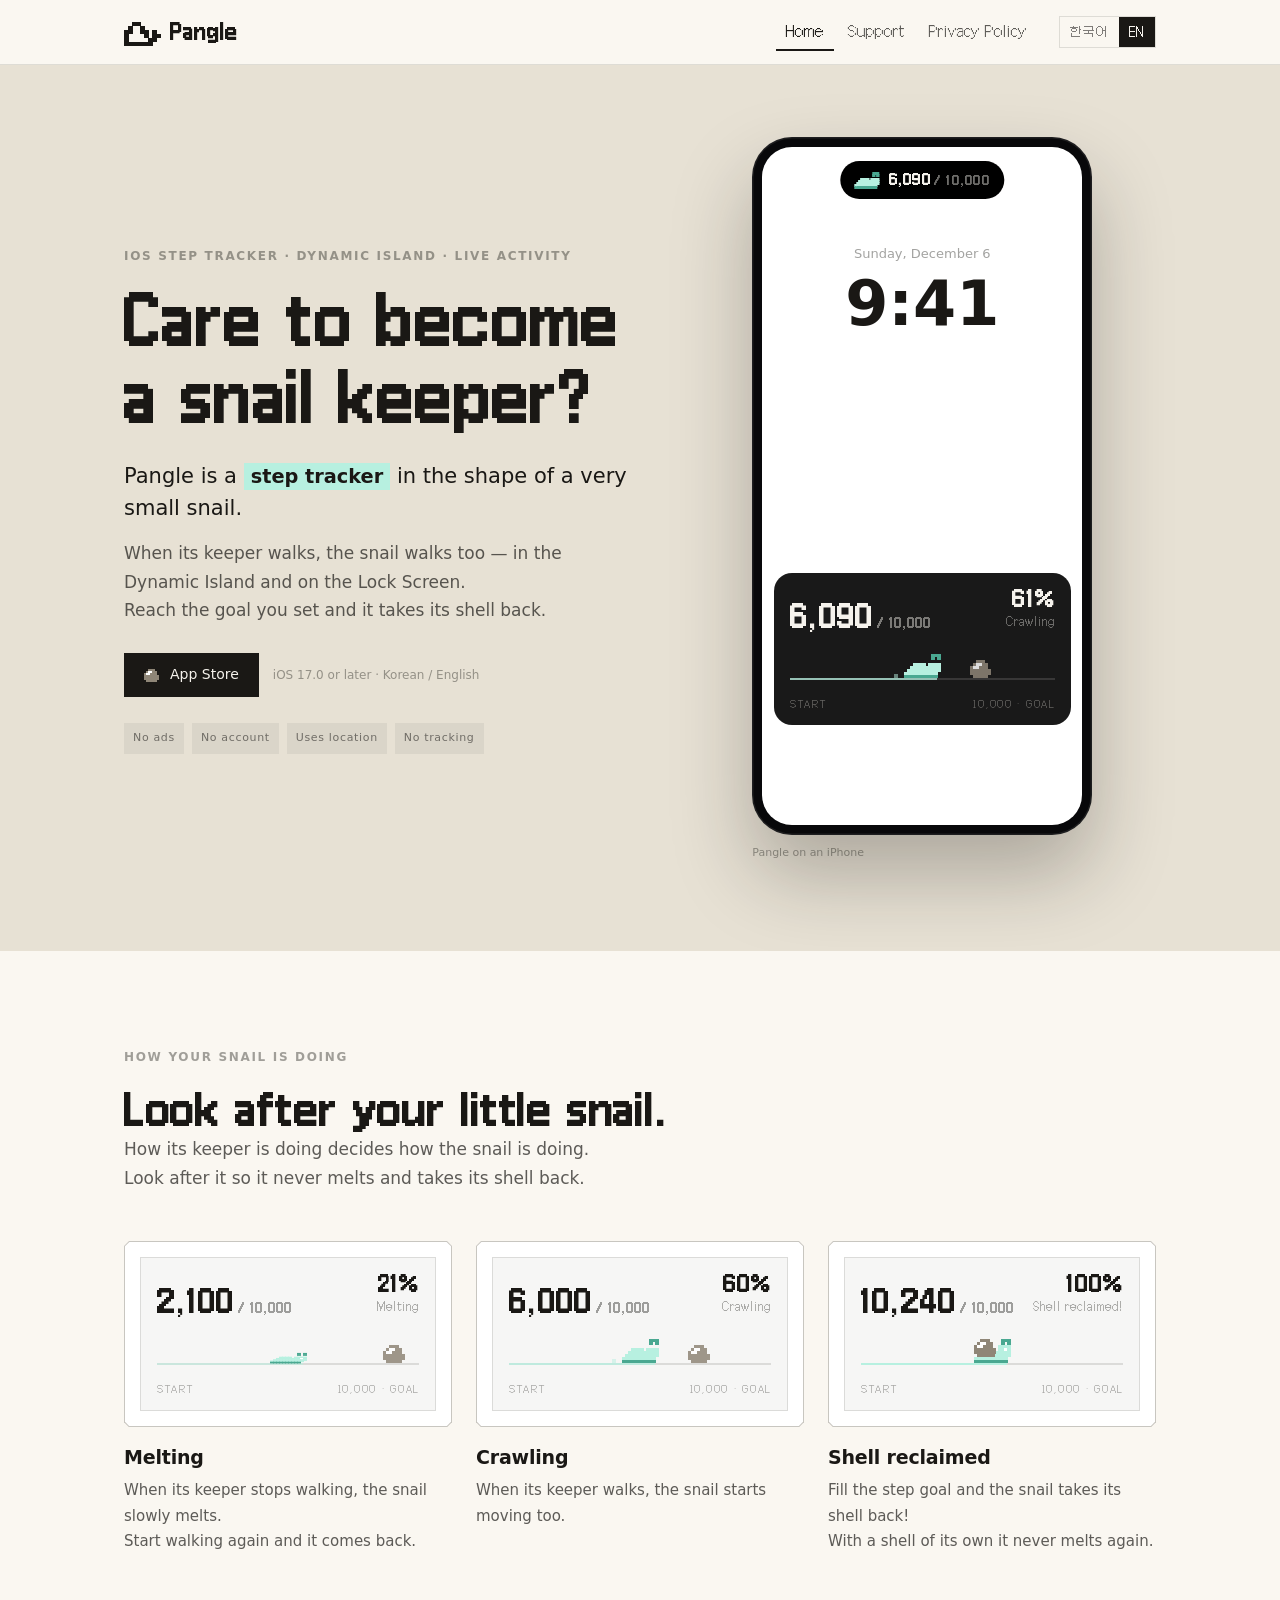
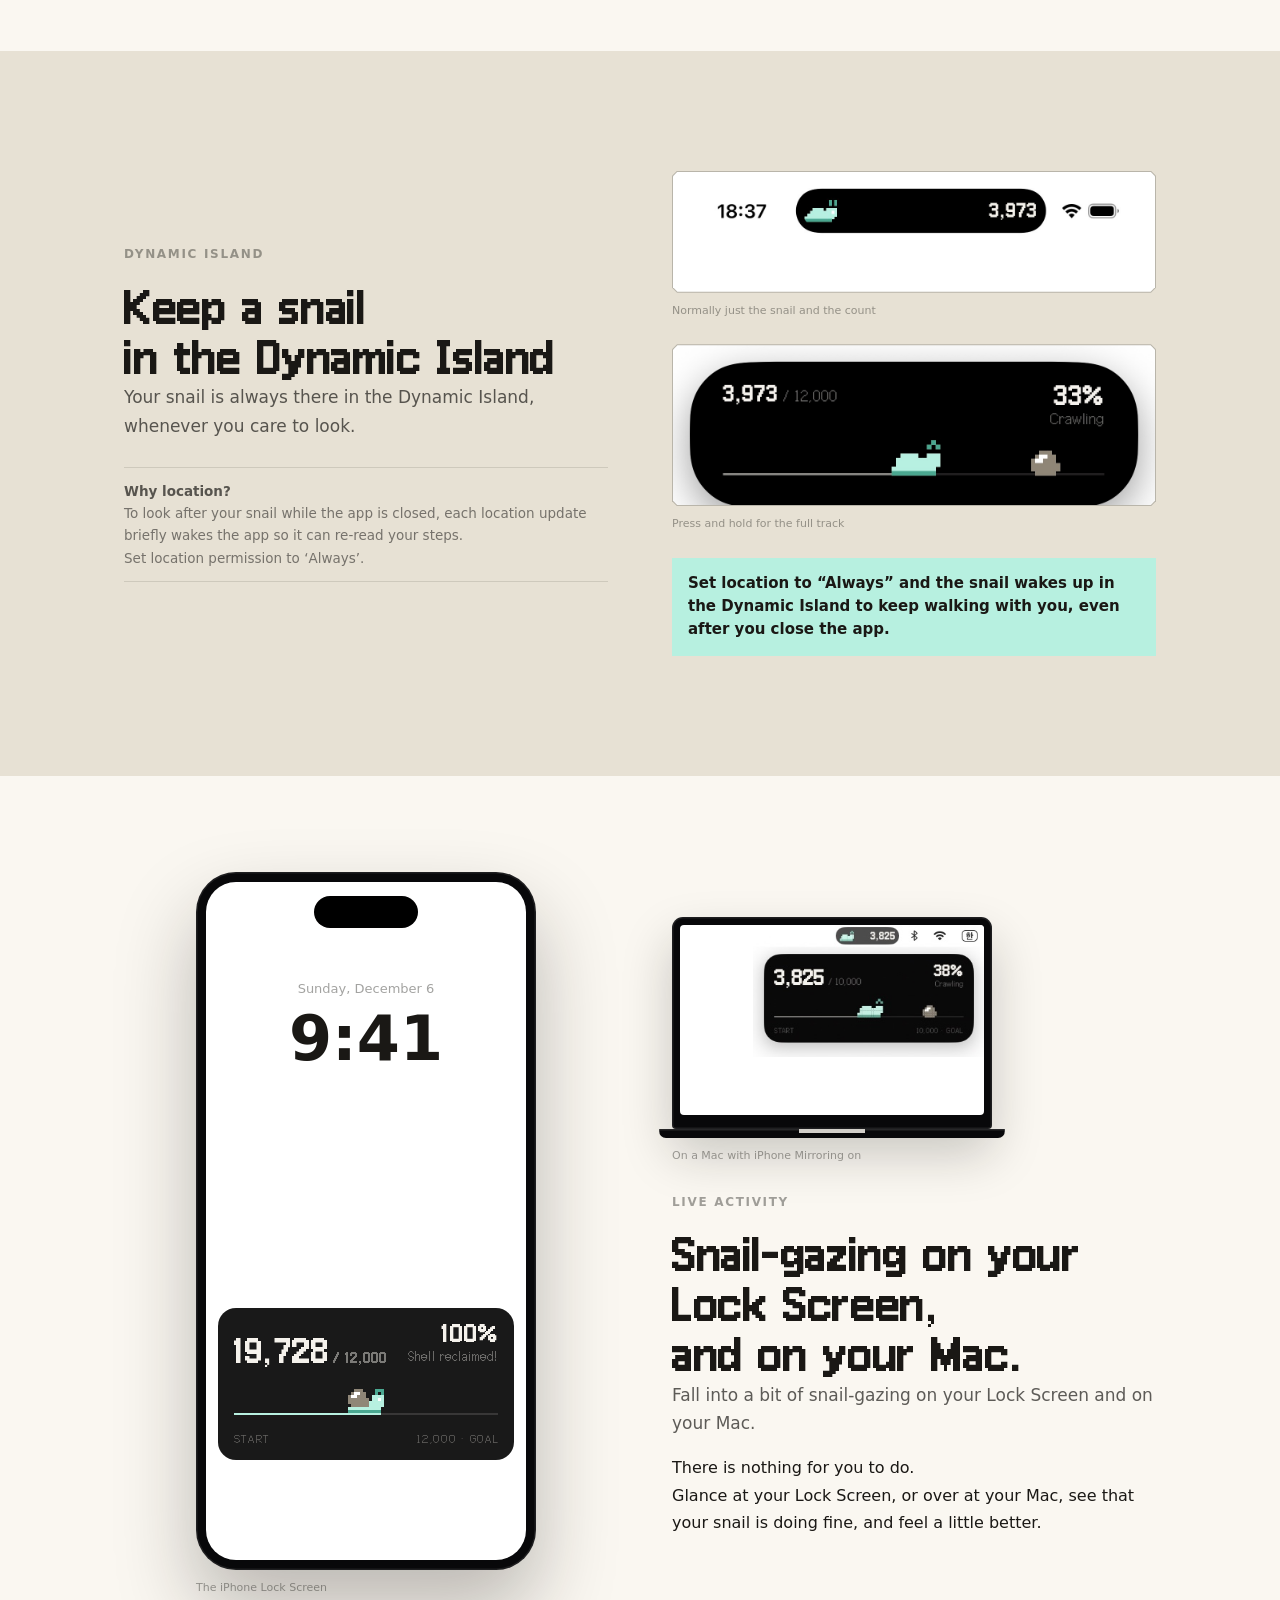
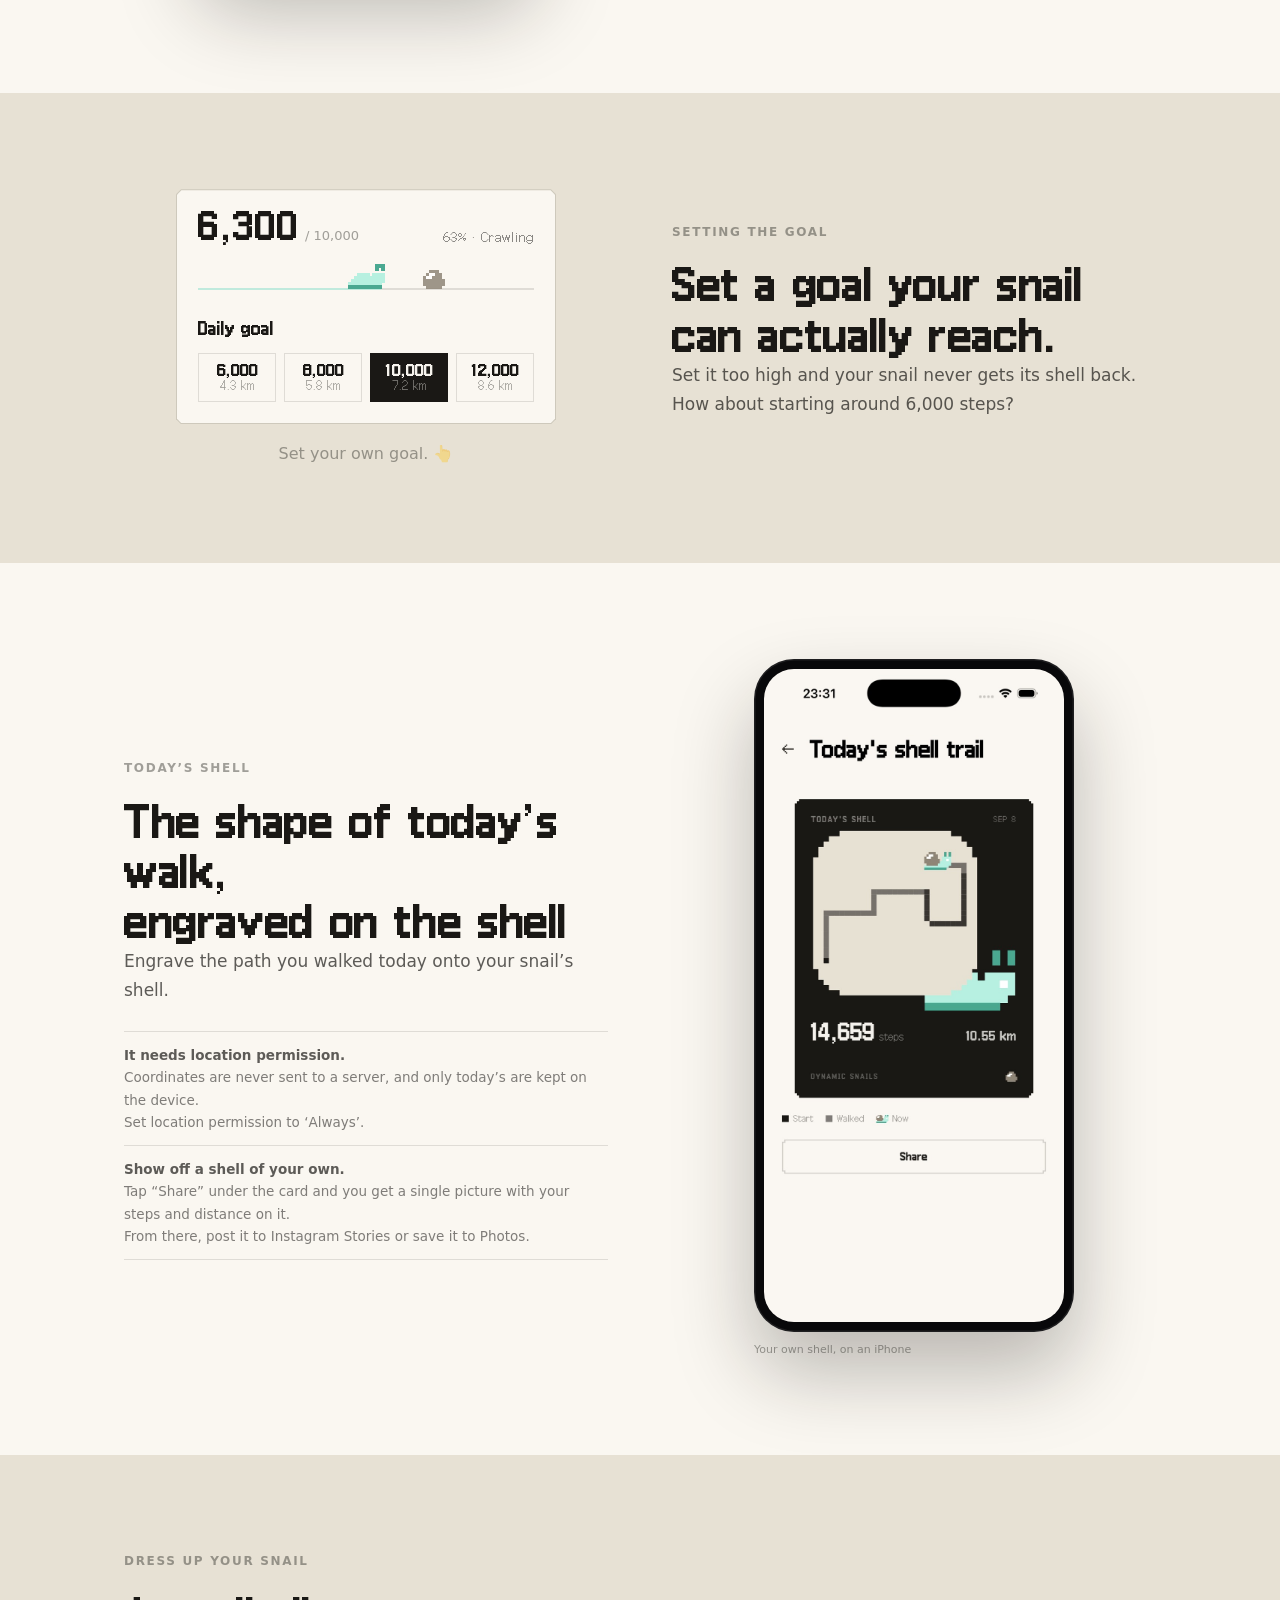
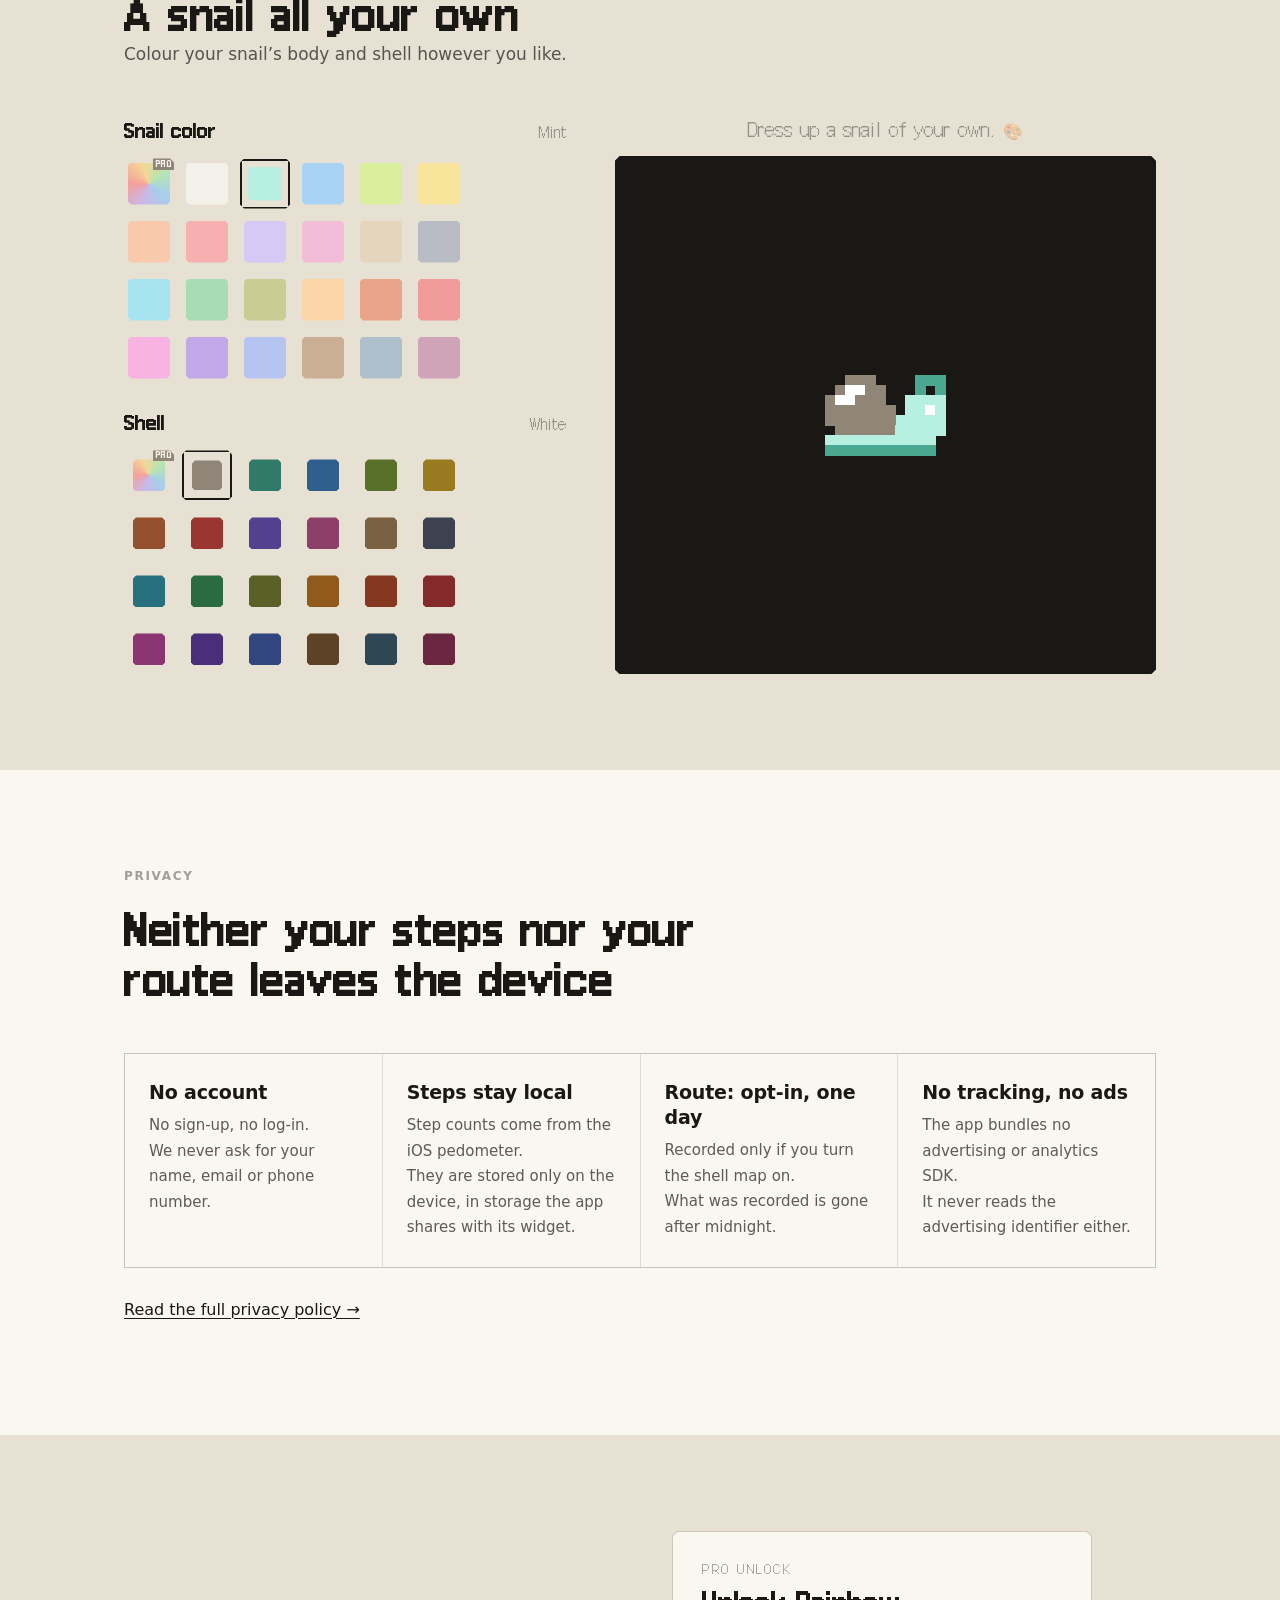
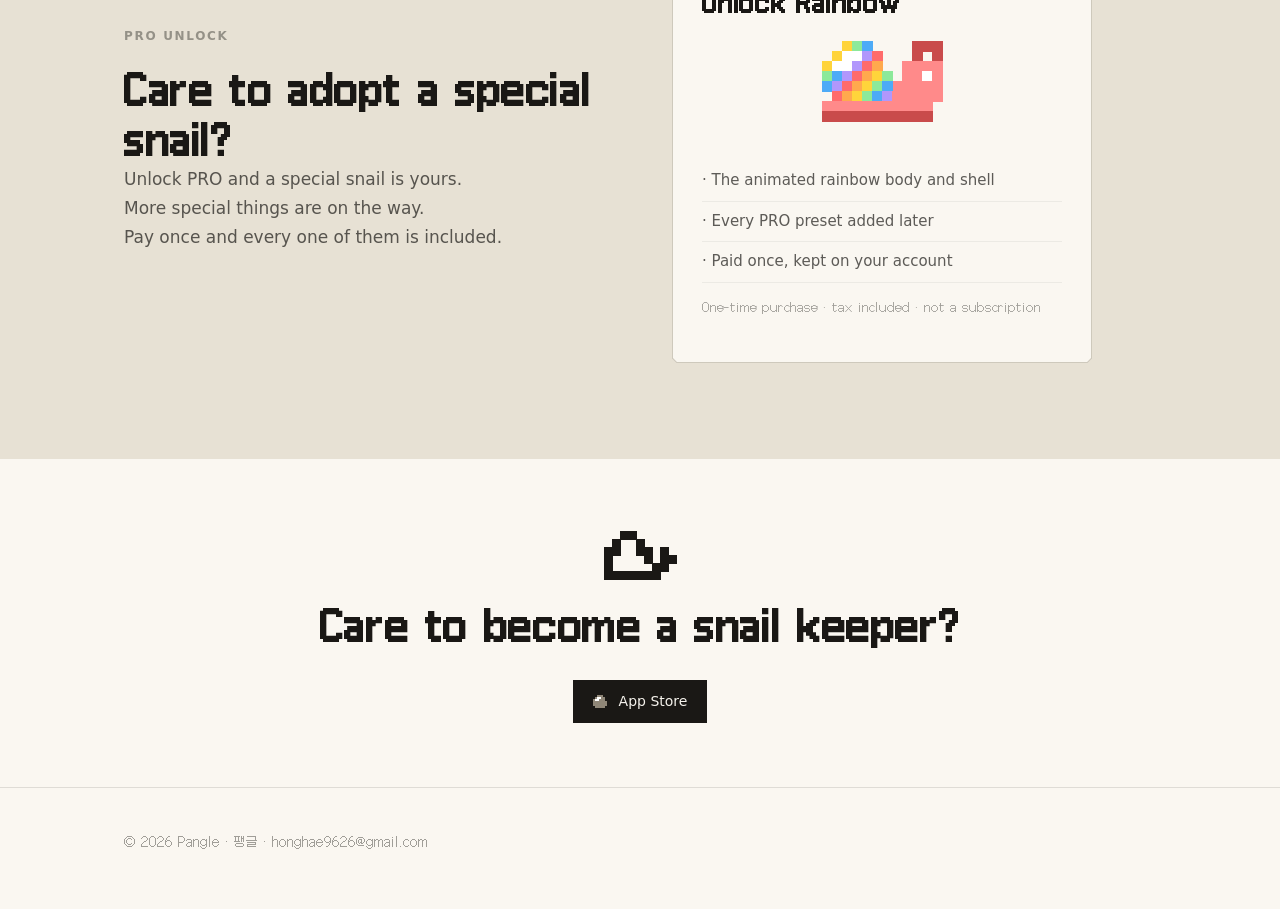
==== index.html @ 50a15ee7 "팽글 웹사이트 iOS 앱 팽글(Pangle)의 공개 웹사이트. GitHub Pages 에서 정적으로 서비스한다. https://pangle.kro.kr  랜딩(/), 개인정보 처리" ====
<!DOCTYPE html>
<html lang="ko"
	data-lang="ko"
	data-title-ko="팽글 - 다이나믹 아일랜드 안에서 함께 걷는 달팽이"
	data-title-en="Pangle - the snail that walks with you in the Dynamic Island">
<head>
<meta charset="utf-8">
<meta name="viewport" content="width=device-width, initial-scale=1">
<title>팽글 - 다이나믹 아일랜드 안에서 함께 걷는 달팽이</title>
<meta name="description" content="팽글은 다이나믹 아일랜드와 잠금화면에서 당신과 함께 걸어다니는 귀여운 달팽이예요. 목표를 달성하면 달팽이가 껍데기를 되찾습니다. 걸음과 위치는 기기 안에만 저장됩니다.">
<meta name="theme-color" content="#faf7f1">
<link rel="canonical" href="https://pangle.kro.kr/">
<link rel="icon" type="image/png" sizes="32x32" href="/assets/img/favicon-32.png">
<link rel="apple-touch-icon" href="/assets/img/apple-touch-icon.png">
<meta property="og:type" content="website">
<meta property="og:site_name" content="팽글 / Pangle">
<meta property="og:title" content="팽글 - 다이나믹 아일랜드 안에서 함께 걷는 달팽이">
<meta property="og:description" content="달팽이와 함께 목표를 달성하고 껍데기를 되찾아요. 걸음과 위치는 기기 안에만 저장됩니다.">
<meta property="og:url" content="https://pangle.kro.kr/">
<meta property="og:image" content="https://pangle.kro.kr/assets/img/og.png">
<meta property="og:image:width" content="1200">
<meta property="og:image:height" content="630">
<meta name="twitter:card" content="summary_large_image">
<link rel="stylesheet" href="/assets/css/fonts.css">
<link rel="stylesheet" href="/assets/css/site.css">
</head>
<body>

<a class="skip-link" href="#main">본문으로 건너뛰기</a>

<header class="site-header">
	<div class="wrap">
		<a class="brand" href="/">
			<span class="icon-mark" data-icon-mark data-px="4"></span>
			<span data-l="ko">팽글</span>
			<span data-l="en">Pangle</span>
		</a>
		<nav class="site-nav" aria-label="사이트">
			<a href="/" aria-current="page"><span data-l="ko">홈</span><span data-l="en">Home</span></a>
			<a href="/support/"><span data-l="ko">지원</span><span data-l="en">Support</span></a>
			<a href="/privacy/"><span data-l="ko">개인정보 처리방침</span><span data-l="en">Privacy Policy</span></a>
		</nav>
		<div class="lang-switch" role="group" aria-label="Language">
			<button type="button" data-lang="ko" aria-pressed="true">한국어</button>
			<button type="button" data-lang="en" aria-pressed="false">EN</button>
		</div>
	</div>
</header>

<main id="main" class="home">

	<!-- ── 히어로 ─────────────────────────────────────────── -->
	<section class="hero band-paper-alt">
		<div class="wrap hero-grid">
			<div class="hero-copy">
				<p class="eyebrow">
					<span data-l="ko">iOS 만보기 · 다이나믹 아일랜드 · 라이브 액티비티</span>
					<span data-l="en">iOS step tracker · Dynamic Island · Live Activity</span>
				</p>
				<h1>
					<span data-l="ko">달팽이 집사가 되어보지 않을래요?</span>
					<span data-l="en">Care to become a snail keeper?</span>
				</h1>
				<!-- 이 앱이 무엇인지 한 줄로 말하는 자리라 나머지 설명보다 크게 두고,
				     '만보기' 한 낱말만 앱의 민트 강조로 집어낸다. -->
				<p class="lede lede-lead">
					<span data-l="ko">팽글은 귀여운 달팽이로 표현한 <strong class="mark">만보기</strong> 앱이에요.</span>
					<span data-l="en">Pangle is a <strong class="mark">step tracker</strong> in the shape of a very small snail.</span>
				</p>
				<p class="lede">
					<span data-l="ko">달팽이 집사가 걸으면, 귀여운 달팽이가 다이나믹 아일랜드와 잠금화면에서 함께 걸어요.<br>
					달팽이 집사가 설정한 걸음 목표를 달성하면 껍데기를 되찾습니다.</span>
					<span data-l="en">When its keeper walks, the snail walks too — in the Dynamic Island and on the Lock Screen.<br>
					Reach the goal you set and it takes its shell back.</span>
				</p>
				<div class="cta">
					<!-- 앱 ID 6808980801. 심사가 끝나기 전에는 이 주소가 아직 열리지 않는다. -->
					<a class="store-badge" href="https://apps.apple.com/kr/app/id6808980801"
						target="_blank" rel="noopener">
						<span class="shell-mark" data-shell-mark data-px="2"></span>
						<span>App Store</span>
					</a>
					<span class="cta-note">
						<span data-l="ko">iOS 17.0 이상 · 한국어 / English</span>
						<span data-l="en">iOS 17.0 or later · Korean / English</span>
					</span>
				</div>
				<ul class="hero-facts">
					<li><span data-l="ko">광고 없음</span><span data-l="en">No ads</span></li>
					<li><span data-l="ko">계정 연동 없음</span><span data-l="en">No account</span></li>
					<li><span data-l="ko">위치 정보 사용</span><span data-l="en">Uses location</span></li>
					<li><span data-l="ko">개인 정보 추적 없음</span><span data-l="en">No tracking</span></li>
				</ul>
			</div>

			<!-- 잠금화면 라이브 액티비티를 그대로 옮긴 데모.
			     달팽이는 트랙 가운데 고정, 목표 마커가 다가오고, 목표를 달성하면
			     껍데기가 돌아오고 마커는 사라진다 — 앱의 동작과 같다. -->
			<div class="hero-visual" data-hero-demo>
				<div class="phone">
					<div class="phone-screen lock">
						<div class="capsule">
							<span class="snail" data-snail data-px="2" data-shell="off" data-hero-capsule></span>
							<span class="steps"><span data-hero-count>0</span><small>/ 10,000</small></span>
						</div>
						<div class="lock-clock">
							<div class="date" data-lock-date>&nbsp;</div>
							<div class="time">9:41</div>
						</div>
						<div class="lock-card">
							<div class="row">
								<div class="count"><span data-hero-count>0</span><span>/ 10,000</span></div>
								<div>
									<div class="pct" data-hero-percent>0%</div>
									<div class="status" data-hero-status>걸어다니는 중</div>
								</div>
							</div>
							<div class="track">
								<div class="rail"></div>
								<div class="fill" data-hero-fill></div>
								<div class="dust" data-hero-dust></div>
								<div class="walker"><span data-hero-walker></span></div>
								<div class="goal" data-hero-goal style="left: 96%;">
									<span class="shell-mark" data-shell-mark data-px="3"></span>
								</div>
							</div>
							<div class="legend">
								<span>START</span>
								<span>10,000 · GOAL</span>
							</div>
						</div>
					</div>
				</div>
				<span class="device-note">
					<span data-l="ko">아이폰 팽글 예시 화면</span>
					<span data-l="en">Pangle on an iPhone</span>
				</span>
			</div>
		</div>
	</section>

	<!-- ── 달팽이의 상태 ──────────────────────────────────── -->
	<!-- 앱의 WalkState 세 가지(PangleKit/WalkModel.swift). 잠금화면에서 오려낸
	     조각처럼 보이도록 같은 라이브 액티비티 카드를 그대로 쓴다. -->
	<section id="states">
		<div class="wrap">
			<div class="section-head">
				<p class="eyebrow">
					<span data-l="ko">달팽이의 상태</span>
					<span data-l="en">How your snail is doing</span>
				</p>
				<h2>
					<span data-l="ko">귀여운 달팽이를 보살펴주세요.</span>
					<span data-l="en">Look after your little snail.</span>
				</h2>
				<p class="lede">
					<span data-l="ko">집사의 상태에 따라서 달팽이의 상태가 결정돼요.<br>
					달팽이가 녹지 않고 껍데기를 탈환할 수 있게 잘 보살펴주세요.</span>
					<span data-l="en">How its keeper is doing decides how the snail is doing.<br>
					Look after it so it never melts and takes its shell back.</span>
				</p>
			</div>
			<div class="state-cards">
				<div class="state-card">
					<div class="state-screen">
						<div class="lock-card">
							<div class="row">
								<div class="count">2,100<span>/ 10,000</span></div>
								<div>
									<div class="pct">21%</div>
									<div class="status">
										<span data-l="ko">녹는 중</span>
										<span data-l="en">Melting</span>
									</div>
								</div>
							</div>
							<div class="track">
								<div class="rail"></div>
								<div class="fill" style="opacity:0.487"></div>
								<div class="walker"><span class="snail melted" data-snail data-shell="off" data-walk="off"></span></div>
								<div class="goal" style="left:86.34%;">
									<span class="shell-mark" data-shell-mark data-px="3"></span>
								</div>
							</div>
							<div class="legend">
								<span>START</span>
								<span>10,000 · GOAL</span>
							</div>
						</div>
					</div>
					<h3>
						<span data-l="ko">녹는 중</span>
						<span data-l="en">Melting</span>
					</h3>
					<p>
						<span data-l="ko">집사가 걷지 않으면 달팽이가 천천히 녹습니다.<br>다시 걷기 시작하면 살아나요.</span>
						<span data-l="en">When its keeper stops walking, the snail slowly melts.<br>Start walking again and it comes back.</span>
					</p>
				</div>
				<div class="state-card">
					<div class="state-screen">
						<div class="lock-card">
							<div class="row">
								<div class="count">6,000<span>/ 10,000</span></div>
								<div>
									<div class="pct">60%</div>
									<div class="status">
										<span data-l="ko">걸어다니는 중</span>
										<span data-l="en">Crawling</span>
									</div>
								</div>
							</div>
							<div class="track">
								<div class="rail"></div>
								<div class="fill" style="opacity:0.740"></div>
								<div class="dust"></div>
								<div class="walker"><span class="snail" data-snail data-shell="off"></span></div>
								<div class="goal" style="left:68.40%;">
									<span class="shell-mark" data-shell-mark data-px="3"></span>
								</div>
							</div>
							<div class="legend">
								<span>START</span>
								<span>10,000 · GOAL</span>
							</div>
						</div>
					</div>
					<h3>
						<span data-l="ko">걸어다니는 중</span>
						<span data-l="en">Crawling</span>
					</h3>
					<p>
						<span data-l="ko">집사가 걸으면 달팽이도 함께 움직이기 시작해요.</span>
						<span data-l="en">When its keeper walks, the snail starts moving too.</span>
					</p>
				</div>
				<div class="state-card">
					<div class="state-screen">
						<div class="lock-card">
							<div class="row">
								<div class="count">10,240<span>/ 10,000</span></div>
								<div>
									<div class="pct">100%</div>
									<div class="status">
										<span data-l="ko">껍데기 탈환!</span>
										<span data-l="en">Shell reclaimed!</span>
									</div>
								</div>
							</div>
							<div class="track">
								<div class="rail"></div>
								<div class="fill" style="opacity:1"></div>
								<div class="walker"><span class="snail" data-snail></span></div>
							</div>
							<div class="legend">
								<span>START</span>
								<span>10,000 · GOAL</span>
							</div>
						</div>
					</div>
					<h3>
						<span data-l="ko">껍데기 탈환</span>
						<span data-l="en">Shell reclaimed</span>
					</h3>
					<p>
						<span data-l="ko">목표 걸음 수를 채우면 달팽이는 껍데기를 탈환해요!<br>안락한 껍데기를 얻은 달팽이는 더이상 녹지 않아요.</span>
						<span data-l="en">Fill the step goal and the snail takes its shell back!<br>With a shell of its own it never melts again.</span>
					</p>
				</div>
			</div>
		</div>
	</section>

	<!-- ── 다이나믹 아일랜드 ──────────────────────────────── -->
	<section class="band-paper-alt" id="island">
		<div class="wrap split">
			<div>
				<p class="eyebrow">
					<span data-l="ko">다이나믹 아일랜드</span>
					<span data-l="en">Dynamic Island</span>
				</p>
				<h2>
					<span data-l="ko">다이나믹 아일랜드에서<br>달팽이를 키워요.</span>
					<span data-l="en">Keep a snail<br>in the Dynamic Island</span>
				</h2>
				<p class="lede">
					<span data-l="ko">귀여운 달팽이는 다이나믹 아일랜드에서 언제나 확인할 수 있어요.</span>
					<span data-l="en">Your snail is always there in the Dynamic Island, whenever you care to look.</span>
				</p>


				<ul class="notes">
					<li>
						<span data-l="ko"><strong>왜 위치가 필요한가요?</strong><br>
						앱이 꺼져있을 때에도 달팽이를 보살펴주기 위해서는, 위치가 바뀔 때마다 앱이 잠깐 깨어나 걸음 수를 다시 읽어오는 방법을 사용해요.<br>
						위치 권한을 ‘항상 허용’으로 해주세요.</span>
						<span data-l="en"><strong>Why location?</strong><br>
						To look after your snail while the app is closed, each location update briefly wakes the app so it can re-read your steps.<br>
						Set location permission to ‘Always’.</span>
					</li>
				</ul>
			</div>
			<div class="split-visual">
				<figure class="shot island">
					<span class="frame">
						<img src="/assets/img/app/island-compact.jpg" width="1206" height="300" loading="lazy"
							alt="다이나믹 아일랜드에 달팽이와 걸음 수가 표시된 모습.">
					</span>
					<figcaption>
						<span data-l="ko">평소에는 달팽이와 걸음 수만</span>
						<span data-l="en">Normally just the snail and the count</span>
					</figcaption>
				</figure>
				<figure class="shot island">
					<span class="frame">
						<img data-l="ko" src="/assets/img/app/island-expanded.jpg" width="1206" height="400" loading="lazy"
							alt="다이나믹 아일랜드를 길게 눌러 펼친 모습. 3,973 / 12,000, 33%, ‘걸어다니는 중’ 과 트랙, 다가오는 목표 마커.">
						<img data-l="en" src="/assets/img/app/island-expanded-en.jpg" width="1206" height="400" loading="lazy"
							alt="The Dynamic Island held open. 3,973 / 12,000, 33%, “Crawling”, the track, and the goal marker coming closer.">
					</span>
					<figcaption>
						<span data-l="ko">길게 누르면 트랙과 목표 마커까지</span>
						<span data-l="en">Press and hold for the full track</span>
					</figcaption>
				</figure>

				<p class="highlight">
					<span data-l="ko">위치를 ‘항상 허용’으로 두면, 앱을 꺼도 달팽이가 다이나믹 아일랜드에서 깨어나 나와 함께 걸어다녀요!</span>
					<span data-l="en">Set location to “Always” and the snail wakes up in the Dynamic Island to keep walking with you, even after you close the app.</span>
				</p>
			</div>
		</div>
	</section>

	<!-- ── 잠금화면 ───────────────────────────────────────── -->
	<section id="activity">
		<div class="wrap split reverse">
			<div class="split-visual">
				<!-- 히어로와 같은 폰 목업. 라이브 액티비티가 떠 있을 때 아일랜드에는
				     아무것도 보이지 않으므로 캡슐은 두지 않는다. 여기 카드는 달성한
				     한 순간으로 고정 — 움직이는 데모는 히어로 하나뿐이다. -->
				<div class="phone">
					<div class="phone-screen lock">
						<div class="notch"></div>
						<div class="lock-clock">
							<div class="date" data-lock-date>&nbsp;</div>
							<div class="time">9:41</div>
						</div>
						<div class="lock-card">
							<div class="row">
								<div class="count">19,728<span>/ 12,000</span></div>
								<div>
									<div class="pct">100%</div>
									<div class="status">
										<span data-l="ko">껍데기 탈환!</span>
										<span data-l="en">Shell reclaimed!</span>
									</div>
								</div>
							</div>
							<div class="track">
								<div class="rail"></div>
								<div class="fill" style="opacity:1"></div>
								<div class="walker"><span class="snail" data-snail></span></div>
							</div>
							<div class="legend">
								<span>START</span>
								<span>12,000 · GOAL</span>
							</div>
						</div>
					</div>
				</div>
				<span class="device-note">
					<span data-l="ko">아이폰 잠금화면</span>
					<span data-l="en">The iPhone Lock Screen</span>
				</span>
			</div>
			<div>
				<!-- 잘라낸 조각을 맥북 화면 안 실제 자리(메뉴 막대, 오른쪽 위)에 앉힌다.
				     조각만 두면 어느 기기의 무엇인지 캡션 말고는 말해주는 것이 없다. -->
				<figure class="shot mac">
					<div class="macbook">
						<div class="macbook-lid">
							<div class="macbook-screen">
								<img data-l="ko" src="/assets/img/app/mac-activity.jpg" width="319" height="185" loading="lazy"
									alt="Mac 메뉴 막대의 다이나믹 아일랜드에 달팽이와 26 걸음이 표시되고, 그 아래 라이브 액티비티 카드에 26 / 6,000, 0% 와 트랙, 다가오는 목표 마커가 보인다.">
								<img data-l="en" src="/assets/img/app/mac-activity-en.jpg" width="321" height="183" loading="lazy"
									alt="The Dynamic Island in the Mac menu bar shows the snail and 3,825 steps, and the Live Activity card below it shows 3,825 / 10,000, 38% and the track with the goal marker coming closer.">
							</div>
						</div>
						<div class="macbook-foot"></div>
					</div>
					<figcaption>
						<span data-l="ko">아이폰 미러링을 켠 Mac에서</span>
						<span data-l="en">On a Mac with iPhone Mirroring on</span>
					</figcaption>
				</figure>
				<p class="eyebrow">
					<span data-l="ko">라이브 액티비티</span>
					<span data-l="en">Live Activity</span>
				</p>
				<h2>
					<span data-l="ko">잠금화면에서도,<br>Mac에서도 달팽멍.</span>
					<span data-l="en">Snail-gazing on your Lock Screen,<br>and on your Mac.</span>
				</h2>
				<p class="lede">
					<span data-l="ko">잠금화면과 Mac에서도 가끔씩 달팽멍에 빠져보세요.</span>
					<span data-l="en">Fall into a bit of snail-gazing on your Lock Screen and on your Mac.</span>
				</p>
				<p>
					<span data-l="ko">집사님들이 따로 할 일은 없습니다.<br>
					가끔 잠금 화면을 보거나, Mac을 쳐다볼 때에 귀여운 달팽이가 잘 있는지 보고 기분만 좋아지면 돼요.</span>
					<span data-l="en">There is nothing for you to do.<br>
					Glance at your Lock Screen, or over at your Mac, see that your snail is doing fine, and feel a little better.</span>
				</p>
			</div>
		</div>
	</section>

	<!-- ── 목표 ───────────────────────────────────────────── -->
	<section class="band-paper-alt" id="goal">
		<div class="wrap split reverse">
			<div class="split-visual" data-goal-demo>
				<div class="goal-card">
					<div class="goal-readout">
						<div class="readout">
							<span class="big">6,300</span>
							<span class="goal">/ <span data-goal-value>10,000</span></span>
						</div>
						<div class="status" data-goal-status>63%</div>
					</div>
					<div class="track on-paper">
						<div class="rail"></div>
						<div class="fill" data-goal-fill></div>
						<div class="walker"><span class="snail" data-snail data-px="3" data-shell="off"></span></div>
						<div class="goal" data-goal-mark style="left:67%;">
							<span class="shell-mark" data-shell-mark data-px="3"></span>
						</div>
					</div>
					<div class="goal-head">
						<span data-l="ko">하루 목표</span>
						<span data-l="en">Daily goal</span>
					</div>
					<div class="goal-buttons" data-goal-buttons></div>
				</div>
				<p class="try-note">
					<span data-l="ko">직접 목표를 설정해보세요. 👆</span>
					<span data-l="en">Set your own goal. 👆</span>
				</p>
			</div>
			<div>
				<p class="eyebrow">
					<span data-l="ko">목표 설정</span>
					<span data-l="en">Setting the goal</span>
				</p>
				<h2>
					<span data-l="ko">달팽이가 껍데기를 탈환할 수 있게, 적절한 목표를 설정해주세요.</span>
					<span data-l="en">Set a goal your snail can actually reach.</span>
				</h2>
				<p class="lede">
					<span data-l="ko">너무 높은 목표를 설정하면 귀여운 달팽이가 껍데기를 탈환하지 못해요.<br>
					6,000보 정도로 시작해보는건 어때요?</span>
					<span data-l="en">Set it too high and your snail never gets its shell back.<br>
					How about starting around 6,000 steps?</span>
				</p>
			</div>
		</div>
	</section>

	<!-- ── 껍데기 지도 ────────────────────────────────────── -->
	<section id="shell">
		<div class="wrap split">
			<div>
				<p class="eyebrow">
					<span data-l="ko">오늘의 발자취 껍데기</span>
					<span data-l="en">Today’s shell</span>
				</p>
				<h2>
					<span data-l="ko">오늘 걸은 길의 모양이<br>껍데기에 새겨져요.</span>
					<span data-l="en">The shape of today’s walk,<br>engraved on the shell</span>
				</h2>
				<p class="lede">
					<span data-l="ko">오늘 걸어왔던 길을 귀여운 달팽이의 껍데기에 새겨보세요.</span>
					<span data-l="en">Engrave the path you walked today onto your snail’s shell.</span>
				</p>
				<ul class="notes">
					<li>
						<span data-l="ko"><strong>위치 권한이 필요해요.</strong><br>
						좌표는 서버로 보내지 않고, 오늘 하루치만 기기에 보관합니다.<br>
						위치 권한을 ‘항상 허용’으로 해주세요.</span>
						<span data-l="en"><strong>It needs location permission.</strong><br>
						Coordinates are never sent to a server, and only today’s are kept on the device.<br>
						Set location permission to ‘Always’.</span>
					</li>
					<li>
						<span data-l="ko"><strong>나만의 껍데기 모양을 자랑해보세요.</strong><br>
						카드 아래 ‘공유하기’를 누르면 걸음 수와 거리까지 새겨진 그림 한 장이 만들어집니다.<br>
						거기서 인스타그램 스토리로 보내거나 사진 앱에 저장하면 돼요.</span>
						<span data-l="en"><strong>Show off a shell of your own.</strong><br>
						Tap “Share” under the card and you get a single picture with your steps and distance on it.<br>
						From there, post it to Instagram Stories or save it to Photos.</span>
					</li>
				</ul>
			</div>
			<div class="split-visual">
				<div class="device">
					<img data-l="ko" src="/assets/img/app/shellmap.jpg" width="800" height="1739" loading="lazy"
						alt="팽글의 ‘오늘의 발자취 껍데기’ 화면. 달팽이 껍데기 모양 안에 오늘 걸은 길이 새겨져 있고, 15,481 걸음과 11.15 km 가 적혀 있다.">
					<img data-l="en" src="/assets/img/app/shellmap-en.jpg" width="800" height="1739" loading="lazy"
						alt="Pangle’s “Today’s shell trail” screen. Today’s walk is engraved inside a snail shell, with 14,659 steps and 10.55 km written under it.">
				</div>
				<span class="device-note">
					<span data-l="ko">아이폰 나만의 발자취 껍데기</span>
					<span data-l="en">Your own shell, on an iPhone</span>
				</span>
			</div>
		</div>
	</section>

	<!-- ── 꾸미기 ─────────────────────────────────────────── -->
	<section class="band-paper-alt" id="dressup" data-dressup>
		<div class="wrap">
			<div class="section-head">
				<p class="eyebrow">
					<span data-l="ko">달팽이 꾸미기</span>
					<span data-l="en">Dress up your snail</span>
				</p>
				<h2>
					<span data-l="ko">귀여운 나만의 달팽이</span>
					<span data-l="en">A snail all your own</span>
				</h2>
				<p class="lede">
					<span data-l="ko">달팽이의 몸통과 껍데기의 색상을 마음대로 꾸며보세요.</span>
					<span data-l="en">Colour your snail’s body and shell however you like.</span>
				</p>
			</div>
			<div class="dress-app">
				<div class="dress-grids">
					<div class="dress-group">
						<div class="dress-header">
							<span class="dress-title">
								<span data-l="ko">달팽이</span>
								<span data-l="en">Snail color</span>
							</span>
							<span class="dress-caption" data-dress-body-name></span>
						</div>
						<div class="swatches body" data-dress-bodies></div>
					</div>

					<div class="dress-group">
						<div class="dress-header">
							<span class="dress-title">
								<span data-l="ko">껍데기</span>
								<span data-l="en">Shell</span>
							</span>
							<span class="dress-caption" data-dress-shell-name></span>
						</div>
						<div class="swatches shell" data-dress-shells></div>
					</div>
				</div>

				<div class="dress-stage">
					<p class="try-note">
						<span data-l="ko">직접 나만의 달팽이를 꾸며보세요.🎨</span>
						<span data-l="en">Dress up a snail of your own. 🎨</span>
					</p>
					<div class="dress-preview">
						<span data-dress-preview></span>
					</div>
				</div>
			</div>
		</div>
	</section>

	<!-- ── 개인정보 ───────────────────────────────────────── -->
	<section id="privacy">
		<div class="wrap">
			<div class="section-head">
				<p class="eyebrow">
					<span data-l="ko">개인정보</span>
					<span data-l="en">Privacy</span>
				</p>
				<h2>
					<span data-l="ko">걸음도 위치도<br>기기 밖으로 나가지 않아요</span>
					<span data-l="en">Neither your steps nor your route leaves the device</span>
				</h2>
			</div>
			<div class="cards">
				<div class="card">
					<h3>
						<span data-l="ko">연결된 계정이 없습니다</span>
						<span data-l="en">No account</span>
					</h3>
					<p>
						<span data-l="ko">가입도 로그인도 없습니다.<br>
						이름·이메일·전화번호를 묻지 않아요.</span>
						<span data-l="en">No sign-up, no log-in.<br>
						We never ask for your name, email or phone number.</span>
					</p>
				</div>
				<div class="card">
					<h3>
						<span data-l="ko">걸음 수는 기기 안에서만</span>
						<span data-l="en">Steps stay local</span>
					</h3>
					<p>
						<span data-l="ko">걸음 수는 iOS 만보계에서 읽어옵니다.<br>
						앱과 위젯이 함께 쓰는 기기 내에만 저장됩니다.</span>
						<span data-l="en">Step counts come from the iOS pedometer.<br>
						They are stored only on the device, in storage the app shares with its widget.</span>
					</p>
				</div>
				<div class="card">
					<h3>
						<span data-l="ko">위치는 하루치, 옵트인</span>
						<span data-l="en">Route: opt-in, one day</span>
					</h3>
					<p>
						<span data-l="ko">껍데기 지도를 켠 사용자만 기록됩니다.<br>
						기록은 자정이 지나면 사라집니다.</span>
						<span data-l="en">Recorded only if you turn the shell map on.<br>
						What was recorded is gone after midnight.</span>
					</p>
				</div>
				<div class="card">
					<h3>
						<span data-l="ko">추적·광고 없음</span>
						<span data-l="en">No tracking, no ads</span>
					</h3>
					<p>
						<span data-l="ko">광고·분석 SDK가 들어 있지 않습니다.<br>
						광고 식별자도 읽지 않아요.</span>
						<span data-l="en">The app bundles no advertising or analytics SDK.<br>
						It never reads the advertising identifier either.</span>
					</p>
				</div>
			</div>
			<p style="margin-top:28px;">
				<a href="/privacy/">
					<span data-l="ko">개인정보 처리방침 전문 읽기 →</span>
					<span data-l="en">Read the full privacy policy →</span>
				</a>
			</p>
		</div>
	</section>

	<!-- ── PRO ────────────────────────────────────────────── -->
	<section class="band-paper-alt" id="pro">
		<div class="wrap split">
			<div>
				<p class="eyebrow">
					<span data-l="ko">PRO 해제</span>
					<span data-l="en">PRO unlock</span>
				</p>
				<h2>
					<span data-l="ko">특별한 달팽이를 분양받으실래요?</span>
					<span data-l="en">Care to adopt a special snail?</span>
				</h2>
				<p class="lede">
					<span data-l="ko">PRO 해제를 하시면 특별한 달팽이를 선물로 드릴게요.<br>
					앞으로 특별한 기능을 열심히 더 열심히 추가할게요.<br>
					한번 결제하신 분은 앞으로도 모든 혜택을!</span>
					<span data-l="en">Unlock PRO and a special snail is yours.<br>
					More special things are on the way.<br>
					Pay once and every one of them is included.</span>
				</p>
			</div>
			<div class="split-visual">
				<div class="pro-card">
					<div class="pro-label">
						<span data-l="ko">PRO 해제</span>
						<span data-l="en">PRO UNLOCK</span>
					</div>
					<h3 style="margin-top:8px; font-size:24px;">
						<span data-l="ko">레인보우 잠금 해제</span>
						<span data-l="en">Unlock Rainbow</span>
					</h3>
					<div class="pro-stage">
						<span class="snail" data-snail data-px="10" data-body-index="0" data-shell-index="0"></span>
					</div>
					<ul>
						<li>
							<span data-l="ko">· 움직이는 레인보우 색상과 껍데기</span>
							<span data-l="en">· The animated rainbow body and shell</span>
						</li>
						<li>
							<span data-l="ko">· 앞으로 추가되는 PRO 프리셋 전체</span>
							<span data-l="en">· Every PRO preset added later</span>
						</li>
						<li>
							<span data-l="ko">· 한 번 결제, 계정에 영구 보관</span>
							<span data-l="en">· Paid once, kept on your account</span>
						</li>
					</ul>
					<p class="pro-note">
						<span data-l="ko">1회 결제 · 부가세 포함 · 구독 아님</span>
						<span data-l="en">One-time purchase · tax included · not a subscription</span>
					</p>
				</div>
			</div>
		</div>
	</section>

	<!-- ── 마무리 ─────────────────────────────────────────── -->
	<section class="tight">
		<div class="wrap" style="text-align:center;">
			<div style="display:flex; justify-content:center; margin-bottom:22px;">
				<span class="icon-mark" data-icon-mark data-px="8"></span>
			</div>
			<h2>
				<span data-l="ko">달팽이 집사가 되어보지 않을래요?</span>
				<span data-l="en">Care to become a snail keeper?</span>
			</h2>
			<div class="cta" style="justify-content:center;">
				<a class="store-badge" href="https://apps.apple.com/kr/app/id6808980801"
					target="_blank" rel="noopener">
					<span class="shell-mark" data-shell-mark data-px="2"></span>
					<span>App Store</span>
				</a>
			</div>
		</div>
	</section>

</main>

<footer class="site-footer">
	<div class="wrap">
		<p class="copyright">© 2026 Pangle · 팽글 · honghae9626@gmail.com</p>
	</div>
</footer>

<script src="/assets/js/snail.js"></script>
<script src="/assets/js/site.js"></script>
</body>
</html>
---- assets/css/fonts.css ----
/* Galmuri11 — 앱이 쓰는 것과 같은 한글 픽셀 폰트.
 *
 * Copyright (c) 2019–2025 Lee Minseo (quiple@quiple.dev),
 * with Reserved Font Name "Galmuri".
 * SIL Open Font License, Version 1.1 — 전문은 assets/fonts/Galmuri-OFL.txt.
 *
 * 파일은 tools/subset-fonts.sh 로 만든 서브셋이다. 라틴과 한글을 나눠 선언해서,
 * 브라우저가 화면에 실제로 나온 글자에 해당하는 파일만 내려받게 한다. */

@font-face {
	font-family: "Galmuri11";
	font-style: normal;
	font-weight: 400;
	font-display: swap;
	src: url("/assets/fonts/galmuri11-regular-latin.woff2") format("woff2");
	unicode-range: U+0020-007E, U+00A0-00FF, U+2000-206F, U+20A9, U+20AC, U+2122,
		U+2190-2199, U+25A0-25FF, U+3000-303F;
}

@font-face {
	font-family: "Galmuri11";
	font-style: normal;
	font-weight: 400;
	font-display: swap;
	src: url("/assets/fonts/galmuri11-regular-korean.woff2") format("woff2");
	unicode-range: U+1100-11FF, U+3131-318E, U+A960-A97F, U+AC00-D7A3, U+D7B0-D7FF;
}

@font-face {
	font-family: "Galmuri11";
	font-style: normal;
	font-weight: 700;
	font-display: swap;
	src: url("/assets/fonts/galmuri11-bold-latin.woff2") format("woff2");
	unicode-range: U+0020-007E, U+00A0-00FF, U+2000-206F, U+20A9, U+20AC, U+2122,
		U+2190-2199, U+25A0-25FF, U+3000-303F;
}

@font-face {
	font-family: "Galmuri11";
	font-style: normal;
	font-weight: 700;
	font-display: swap;
	src: url("/assets/fonts/galmuri11-bold-korean.woff2") format("woff2");
	unicode-range: U+1100-11FF, U+3131-318E, U+A960-A97F, U+AC00-D7A3, U+D7B0-D7FF;
}
---- assets/css/site.css ----
/* 팽글 (Pangle) — 앱과 같은 디자인 토큰.
   출처: PangleKit/Theme.swift, PangleKit/Palette.swift.
   앱의 규칙 하나를 그대로 지킨다 — 모든 모서리 반경은 0. */

:root {
	--paper: #faf7f1;
	--ink: #1a1815;
	--cream: #f5f2ec;
	--parchment: #e7e1d4;
	--slime: #b7f0e0;
	--confirm: #4aa891;
	--shell: #8f8677;
	--ground: #181613;
	--ground-soft: #26221e;

	--ink-70: rgba(26, 24, 21, 0.7);
	--ink-55: rgba(26, 24, 21, 0.55);
	--ink-40: rgba(26, 24, 21, 0.4);
	--ink-12: rgba(26, 24, 21, 0.12);
	--ink-06: rgba(26, 24, 21, 0.06);

	/* ── 모따기한 모서리 ────────────────────────────────
	   꾸미기 미리보기(.dress-preview)가 쓰는 5px 모따기를 페이지 전체의
	   모서리 규격으로 쓴다. 거기는 테두리가 없어 clip-path 한 장으로 끝나지만,
	   스크린샷과 앱 흉내 카드에는 1px 테두리가 있다. clip-path 는 border 까지
	   잘라내 대각선 네 군데에서 선이 끊기므로, 그 자리들은 테두리를 border 가
	   아니라 바탕색으로 깔고 그 위를 1px 작은 모따기(--chamfer-inner)로 덮는다. */
	--frame-line: rgba(26, 24, 21, 0.22);
	--chamfer-5: polygon(
		5px 0, calc(100% - 5px) 0, 100% 5px, 100% calc(100% - 5px),
		calc(100% - 5px) 100%, 5px 100%, 0 calc(100% - 5px), 0 5px
	);
	/* 안쪽 면은 1px 들어가 있으니 모따기도 4px 이면 될 것 같지만, 대각선은
	   45도라 그러면 테두리가 거기서만 1/√2 = 0.71px 로 얇아진다. 직선 구간과
	   같은 1px 을 얻으려면 √2-1 만큼 더 물려야 한다. */
	--chamfer-inner: polygon(
		4.4142px 0, calc(100% - 4.4142px) 0, 100% 4.4142px, 100% calc(100% - 4.4142px),
		calc(100% - 4.4142px) 100%, 4.4142px 100%, 0 calc(100% - 4.4142px), 0 4.4142px
	);
	--cream-70: rgba(245, 242, 236, 0.7);
	--cream-45: rgba(245, 242, 236, 0.45);
	--cream-14: rgba(245, 242, 236, 0.14);

	/* 도트 서체의 실제 이름. --pixel 은 "이 자리에 도트를 쓸까" 를 정하는
	   스위치로 쓰고, 범위별로 --sans 로 바꿔 끈다(맨 아래 참고). */
	--pixel-face: "Galmuri11", "DotGothic16", monospace;
	--pixel: var(--pixel-face);
	--sans: -apple-system, BlinkMacSystemFont, "Apple SD Gothic Neo", "Pretendard",
		"Noto Sans KR", "Malgun Gothic", system-ui, sans-serif;

	--wrap: 1080px;
	--gutter: 24px;

	/* 한 걸음 주기. 스프라이트 프레임 교체와 발자국이 같이 쓴다. */
	--stride: 0.44s;

	/* 레인보우 한 바퀴. 앱 SnailSprite 의 HueCycle.period 와 같은 3.5초 —
	   몸과 껍데기가 서로 다른 속도로 돌지 않게 둘이 같이 쓴다. */
	--hue-period: 3.5s;
}

*,
*::before,
*::after {
	box-sizing: border-box;
}

html {
	-webkit-text-size-adjust: 100%;
	scroll-behavior: smooth;
}

body {
	margin: 0;
	background: var(--paper);
	color: var(--ink);
	font-family: var(--sans);
	font-size: 16px;
	line-height: 1.7;
	-webkit-font-smoothing: antialiased;
	overflow-x: hidden;
}

img {
	max-width: 100%;
	display: block;
}

a {
	color: var(--ink);
	text-decoration-thickness: 1px;
	text-underline-offset: 3px;
}

a:hover {
	color: var(--confirm);
}

[hidden] {
	display: none !important;
}

/* 언어 토글. 기본은 한국어 — JS 가 없어도 한국어 문장만 보인다.
   숨김은 !important 로 못박는다. 안 그러면 `.store-badge small { display: block }`
   처럼 클래스+요소 선택자가 특이도에서 이겨 두 언어가 같이 나온다. */
html:not([data-lang="en"]) [data-l="en"],
html[data-lang="en"] [data-l="ko"] {
	display: none !important;
}

.wrap {
	width: 100%;
	max-width: var(--wrap);
	margin: 0 auto;
	padding: 0 var(--gutter);
}

.pixel {
	font-family: var(--pixel);
	font-weight: 700;
	letter-spacing: 0.02em;
}

.eyebrow {
	font-family: var(--pixel);
	font-weight: 700;
	font-size: 12px;
	letter-spacing: 0.14em;
	text-transform: uppercase;
	color: var(--ink-40);
	margin: 0 0 18px;
}


h1,
h2,
h3 {
	font-family: var(--pixel);
	font-weight: 700;
	letter-spacing: -0.01em;
	line-height: 1.32;
	margin: 0;
}

h1 {
	font-size: clamp(34px, 6vw, 58px);
}

h2 {
	font-size: clamp(26px, 3.6vw, 38px);
}

h3 {
	font-size: 19px;
}

p {
	margin: 0 0 16px;
}

.lede {
	font-size: 17px;
	color: var(--ink-70);
	max-width: 46ch;
}

/* 히어로에서 앱을 한 줄로 정의하는 문장. 뒤따르는 설명보다 크고 진하다. */
.lede-lead {
	font-size: 21px;
	line-height: 1.55;
	color: var(--ink);
	margin-bottom: 14px;
}

/* 한 낱말만 집어내는 강조. 앱이 위치 안내에서 쓰는 민트 색면과 픽셀 굵은 글씨를
   그대로 쓰되, 문장 안에 앉도록 크기만 줄였다. */
.mark {
	background: var(--slime);
	color: var(--ink);
	font-family: var(--pixel);
	font-weight: 700;
	font-size: 0.92em;
	padding: 2px 7px;
	white-space: nowrap;
}

/* ── 헤더 ───────────────────────────────────────────────── */

.site-header {
	position: sticky;
	top: 0;
	z-index: 40;
	background: rgba(250, 247, 241, 0.92);
	backdrop-filter: blur(8px);
	border-bottom: 1px solid var(--ink-12);
}

.site-header .wrap {
	display: flex;
	align-items: center;
	gap: 16px;
	height: 64px;
}

.brand {
	display: flex;
	align-items: center;
	gap: 10px;
	font-family: var(--pixel);
	font-weight: 700;
	font-size: 19px;
	text-decoration: none;
	margin-right: auto;
}

.brand .icon-mark {
	--px: 4px;
}

.brand .snail {
	--px: 4px;
	flex: none;
}

.site-nav {
	display: flex;
	align-items: center;
	gap: 4px;
}

.site-nav a {
	font-family: var(--pixel);
	font-size: 13px;
	padding: 8px 10px;
	text-decoration: none;
	color: var(--ink-70);
	white-space: nowrap;
}

.site-nav a:hover {
	background: var(--ink-06);
	color: var(--ink);
}

.site-nav a[aria-current="page"] {
	color: var(--ink);
	box-shadow: inset 0 -2px 0 var(--ink);
}

.lang-switch {
	display: flex;
	border: 1px solid var(--ink-12);
	margin-left: 6px;
}

.lang-switch button {
	appearance: none;
	border: 0;
	background: transparent;
	font-family: var(--pixel);
	font-size: 12px;
	letter-spacing: 0.06em;
	padding: 7px 10px;
	cursor: pointer;
	color: var(--ink-55);
	white-space: nowrap;
}

.lang-switch button[aria-pressed="true"] {
	background: var(--ink);
	color: var(--cream);
}

/* ── 섹션 공통 ──────────────────────────────────────────── */

section {
	padding: 96px 0;
}

section.tight {
	padding: 64px 0;
}

.band-paper-alt {
	background: var(--parchment);
}

.band-cream {
	background: var(--cream);
}

.split {
	display: grid;
	grid-template-columns: 1fr 1fr;
	gap: 64px;
	align-items: center;
}

.split.reverse .split-visual {
	order: -1;
}

.section-head {
	max-width: 60ch;
	margin-bottom: 48px;
}

/* 앱이 위치 안내에서 쓰는 단 하나의 채운 강조 — 같은 민트, 같은 픽셀 굵은 글씨. */
.highlight {
	background: var(--slime);
	color: var(--ink);
	font-family: var(--pixel);
	font-weight: 700;
	font-size: 15px;
	line-height: 1.55;
	padding: 14px 16px;
	margin: 24px 0;
}

/* ── 히어로 ─────────────────────────────────────────────── */

.hero {
	padding: 72px 0 88px;
	position: relative;
	overflow: hidden;
}

.hero-grid {
	display: grid;
	grid-template-columns: 1.05fr 0.95fr;
	gap: 48px;
	align-items: center;
}

.hero h1 {
	margin-bottom: 22px;
}

.hero-facts {
	list-style: none;
	display: flex;
	flex-wrap: wrap;
	gap: 8px;
	margin: 26px 0 0;
	padding: 0;
}

.hero-facts li {
	font-family: var(--pixel);
	font-size: 11px;
	letter-spacing: 0.06em;
	padding: 6px 9px;
	background: var(--ink-06);
	color: var(--ink-55);
}

.cta {
	display: flex;
	flex-wrap: wrap;
	align-items: center;
	gap: 14px;
	margin-top: 28px;
}

.store-badge {
	display: inline-flex;
	flex: none;
	align-items: center;
	white-space: nowrap;
	gap: 12px;
	padding: 13px 20px;
	background: var(--ink);
	color: var(--cream);
	text-decoration: none;
	font-family: var(--pixel);
	font-size: 14px;
	line-height: 1.25;
}

.store-badge:hover {
	background: #000;
	color: var(--cream);
}

.store-badge .apple {
	font-size: 22px;
	line-height: 1;
}

.cta-note {
	font-family: var(--pixel);
	font-size: 12px;
	color: var(--ink-40);
}

/* ── 픽셀 달팽이 스프라이트 ─────────────────────────────── */

/* 12×8 격자. 픽셀 하나는 --px 크기의 사각형이고, 반경은 0. */
.snail {
	position: relative;
	display: block;
	image-rendering: pixelated;
	--px: 4px;
	width: calc(var(--px) * 12);
	height: calc(var(--px) * 8);
}

/* 블록 하나하나가 절대 배치된 사각형이라, 배율이 소수(2x·2.5x 등)일 때
   경계가 물리 픽셀에 딱 떨어지지 않아 이웃 사이에 머리카락 같은 틈이 남고
   그게 격자로 보인다. 오른쪽·아래로 0.5px 씩 번지게 해 겹쳐 메운다.
   아트는 왼쪽 위 기준으로 찍히므로 모양은 그대로다. */
.snail i {
	position: absolute;
	width: calc(var(--px) + 0.5px);
	height: calc(var(--px) + 0.5px);
	display: block;
}

.snail.walk .frame-b,
.snail .frame-a {
	visibility: visible;
}

.snail.walk .frame-a {
	animation: frameA var(--stride) steps(1, end) infinite;
}

.snail.walk .frame-b {
	animation: frameB var(--stride) steps(1, end) infinite;
}

.snail:not(.walk) .frame-b {
	visibility: hidden;
}

@keyframes frameA {
	0%,
	49.9% {
		visibility: visible;
	}
	50%,
	100% {
		visibility: hidden;
	}
}

@keyframes frameB {
	0%,
	49.9% {
		visibility: hidden;
	}
	50%,
	100% {
		visibility: visible;
	}
}

.snail.rainbow-body .ink-body,
.snail.rainbow-body .ink-dark,
.rainbow-shell .ink-shell {
	animation-name: hueshift;
	animation-duration: var(--hue-period);
	animation-timing-function: linear;
	animation-iteration-count: infinite;
}

@keyframes hueshift {
	to {
		filter: hue-rotate(360deg);
	}
}

/* 껍데기 마크 — 7×6, 목표 마커와 브랜드 표식에 쓰는 조각. */
.shell-mark {
	position: relative;
	display: block;
	--px: 4px;
	width: calc(var(--px) * 7);
	height: calc(var(--px) * 6);
}

.shell-mark i {
	position: absolute;
	width: calc(var(--px) + 0.5px);
	height: calc(var(--px) + 0.5px);
	display: block;
}

/* 앱 아이콘의 마크 — 9×7, 잉크 한 색. 헤더 워드마크·배지·마무리에 쓴다. */
.icon-mark {
	position: relative;
	display: block;
	--px: 4px;
	width: calc(var(--px) * 9);
	height: calc(var(--px) * 7);
}

.icon-mark i {
	position: absolute;
	width: calc(var(--px) + 0.5px);
	height: calc(var(--px) + 0.5px);
	display: block;
}

/* ── 기기 목업 ──────────────────────────────────────────── */

.phone {
	width: 100%;
	max-width: 340px;
	margin: 0 auto;
	aspect-ratio: 380 / 780;
	background: #08080a;
	padding: 10px;
	/* 모든 반경을 0으로 두는 것이 이 사이트의 규칙이지만 기기 목업만 예외다 —
	   각진 검은 사각형은 아이폰으로 읽히지 않는다. 안쪽 반경은 바깥에서 베젤
	   두께(10px)를 뺀 값이라 모서리에서도 테두리 굵기가 일정하다. */
	border-radius: 40px;
	box-shadow: 0 40px 80px rgba(24, 22, 19, 0.28), inset 0 0 0 1.5px rgba(255, 255, 255, 0.09);
}

.phone-screen {
	border-radius: 30px;
	position: relative;
	width: 100%;
	height: 100%;
	overflow: hidden;
	background: var(--paper);
	color: var(--ink);
	display: flex;
	flex-direction: column;
}

/* 배경화면은 흰색. 원래 크림색이던 시계·카드 글씨는 흰 바탕에서 사라지므로
   같이 뒤집는다 — iOS 가 밝은 배경화면에서 시계를 어둡게 바꾸는 것과 같다. */
.phone-screen.lock {
	background: #fff;
	color: var(--ink);
}

/* 날짜와 시각은 iOS 가 그리는 시스템 표시라 도트 서체를 쓰지 않는다.
   같은 화면의 다이나믹 아일랜드·라이브 액티비티는 앱이 그리므로 도트 그대로. */
.lock-clock {
	--pixel: var(--sans);
	position: absolute;
	left: 0;
	right: 0;
	top: 96px;
	text-align: center;
}

.lock-clock .date {
	font-family: var(--pixel);
	font-size: 13px;
	color: var(--ink-40);
}

.lock-clock .time {
	font-family: var(--pixel);
	font-weight: 700;
	font-size: 62px;
	line-height: 1;
	margin-top: 8px;
	color: var(--ink);
}

/* 표시할 것이 없을 때의 다이나믹 아일랜드 — 검은 알약만 남는다.
   라이브 액티비티가 잠금화면 카드로 떠 있는 동안 아일랜드는 이 모습이다.
   폭·높이는 캡슐과 같은 자리에서 시작해 글자가 빠진 만큼만 좁힌다. */
.notch {
	position: absolute;
	left: 50%;
	transform: translateX(-50%);
	top: 14px;
	width: 104px;
	height: 32px;
	background: #000;
	border-radius: 16px;
	box-shadow: 0 0 0 1px rgba(245, 242, 236, 0.08);
}

/* 다이나믹 아일랜드 캡슐 — 컴팩트 표시. */
.capsule {
	color: var(--cream);
	position: absolute;
	left: 50%;
	transform: translateX(-50%);
	top: 14px;
	height: 38px;
	min-width: 150px;
	background: #000;
	border-radius: 19px;
	display: flex;
	align-items: center;
	justify-content: space-between;
	gap: 10px;
	padding: 0 14px;
	color: var(--cream);
	box-shadow: 0 0 0 1px rgba(245, 242, 236, 0.08);
}

.capsule .steps {
	font-family: var(--pixel);
	font-weight: 700;
	font-size: 13px;
	letter-spacing: 0.02em;
	font-variant-numeric: tabular-nums;
	white-space: nowrap;
}

.capsule .steps small {
	color: var(--cream-45);
	font-size: 11px;
	margin-left: 3px;
}

/* 잠금화면 카드 — 트랙과 목표 마커. */
/* 실제 라이브 액티비티와 같은 모양·자리 — 잠금화면 스크린샷에서 잰 값이다.
   카드는 화면 폭의 92.8%, 아래에서 14.7% 지점, 배경 #191919, 반경 18px.
   (예전 값 left/right 16px · bottom 28px 은 화면 아래 둥근 모서리에 걸렸다.) */
.lock-card {
	position: absolute;
	left: 3.6%;
	width: 92.8%;
	bottom: 14.7%;
	background: #191919;
	border-radius: 18px;
	color: var(--cream);
	padding: 16px 16px 13px;
}

.lock-card .row {
	display: flex;
	justify-content: space-between;
	align-items: flex-end;
	margin-bottom: 12px;
}

.lock-card .count {
	font-family: var(--pixel);
	font-weight: 700;
	font-size: 27px;
	line-height: 1;
	font-variant-numeric: tabular-nums;
}

/* 뒤에 붙는 "/ 12,000" 만 작고 흐리게. 히어로의 숫자는 JS 가 갱신하느라
   <span data-hero-count> 로 감싸여 있는데, 예전 선택자(.count span)가 그것까지
   잡아서 걸음 수가 목표와 같은 크기로 눌려 있었다. 마지막 span 만 집는다. */
.lock-card .count > span:last-child {
	font-size: 12px;
	color: var(--cream-45);
	margin-left: 4px;
}

.lock-card .pct {
	font-family: var(--pixel);
	font-weight: 700;
	font-size: 20px;
	text-align: right;
	line-height: 1;
}

.lock-card .status {
	font-family: var(--pixel);
	font-size: 10px;
	color: var(--cream-45);
	margin-top: 5px;
}

.lock-card .legend {
	display: flex;
	justify-content: space-between;
	font-family: var(--pixel);
	font-size: 9px;
	letter-spacing: 0.08em;
	color: rgba(245, 242, 236, 0.35);
	margin-top: 8px;
}

/* 트랙: 달팽이는 가운데 고정, 목표 마커가 다가온다. */
.track {
	position: relative;
	height: 46px;

	/* 트랙 가운데에 고정된 달팽이의 반폭. 스프라이트는 12픽셀 폭이다. */
	--walker-half: 18px;

	/* 스프라이트 왼쪽 끝에서 발바닥 앞끝까지. 바닥 행은 걸음 프레임마다 한 칸씩
	   밀리므로(A 는 0~9열, B 는 1~10열) 둘 중 더 앞선 11열 끝을 쓴다 — 짧은 쪽에
	   맞추면 프레임이 바뀔 때마다 발 앞에 한 칸씩 틈이 생겼다 사라진다. */
	--walker-sole-front: 33px;
}

.track .rail {
	position: absolute;
	left: 0;
	right: 0;
	bottom: 9px;
	height: 2px;
	background: var(--cream-14);
}

.track.on-paper .rail {
	background: var(--ink-12);
}

/* 지나온 길. 진행도는 폭이 아니라 불투명도가 나른다 — 폭을 늘리면 점액의 끝이
   달팽이보다 뒤처져 따라오는 것처럼 보인다.

   끝은 발바닥 앞끝에 맞춘다 — 점액은 발이 닿은 자리에만 남으므로, 발보다 앞선
   머리 밑까지 끌면 달팽이가 아직 밟지 않은 땅에 점액이 먼저 깔린다. 예전에는
   꼬리에서 끊었는데(꼬리 + 5px), 스프라이트는 레일 위에 얹힐 뿐 레일을 덮지
   않으므로 몸통 길이(36px)만큼 어두운 레일이 그대로 드러나 점액이 달팽이에
   못 미쳐 멈춘 것처럼 보였다. */
.track .fill {
	position: absolute;
	left: 0;
	bottom: 9px;
	height: 2px;
	background: var(--slime);
	width: calc(50% - var(--walker-half) + var(--walker-sole-front));
	opacity: 0.35;
}

.track .walker {
	position: absolute;
	bottom: 11px;
	left: 50%;
	transform: translateX(-50%);
}

.track .walker .snail {
	--px: 3px;
}

.track .goal {
	position: absolute;
	bottom: 11px;
	transition: left 0.5s ease-out;
}

.track .goal .shell-mark {
	--px: 3px;
	opacity: 0.85;
}

.track .dust {
	position: absolute;
	bottom: 11px;
	left: calc(50% - var(--walker-half) - 10px);
	width: 4px;
	height: 4px;
	background: var(--slime);
	opacity: 0.5;
	animation: dust var(--stride) linear infinite;
}

@keyframes dust {
	0% {
		opacity: 0.5;
		transform: translate(0, 0) scale(1);
	}
	100% {
		opacity: 0;
		transform: translate(-12px, -4px) scale(0.4);
	}
}

/* 참고용 목록. 본문 옆에 붙는 각주에 가깝게 — 글머리표 대신 얇은 선으로 나눈다. */
.notes {
	list-style: none;
	padding: 0;
	margin: 26px 0 0;
	border-top: 1px solid var(--ink-12);
}

.notes li {
	font-size: 13.5px;
	line-height: 1.65;
	color: var(--ink-55);
	margin: 0;
	padding: 12px 0;
	border-bottom: 1px solid var(--ink-12);
}

.notes strong {
	color: var(--ink-70);
}

/* ── 기능 카드 ──────────────────────────────────────────── */

.cards {
	display: grid;
	grid-template-columns: repeat(auto-fit, minmax(240px, 1fr));
	gap: 1px;
	background: var(--ink-12);
	border: 1px solid var(--ink-12);
}

.card {
	background: var(--paper);
	padding: 26px 24px;
}

.card .mark {
	margin-bottom: 16px;
}

.card h3 {
	margin-bottom: 8px;
}

.card p {
	margin: 0;
	color: var(--ink-70);
	font-size: 15px;
}



/* ── 프로 ───────────────────────────────────────────────── */

.pro-card {
	--fill: var(--paper);
	--frame-line: var(--ink-12);
	padding: 30px;
	max-width: 420px;
}

.pro-label {
	font-family: var(--pixel);
	font-size: 11px;
	letter-spacing: 0.14em;
	color: var(--ink-40);
}

.pro-card ul {
	list-style: none;
	padding: 0;
	margin: 18px 0 0;
}

.pro-card li {
	font-size: 15px;
	color: var(--ink-70);
	padding: 7px 0;
	border-bottom: 1px solid var(--ink-06);
}

.pro-note {
	font-family: var(--pixel);
	font-size: 11px;
	color: var(--ink-40);
	margin-top: 16px;
}

/* ── 문서 페이지 (개인정보·지원) ────────────────────────── */

.doc {
	padding: 64px 0 96px;
}

.doc-head {
	border-bottom: 1px solid var(--ink-12);
	padding-bottom: 28px;
	margin-bottom: 40px;
}

.doc-head .meta {
	font-family: var(--pixel);
	font-size: 12px;
	color: var(--ink-40);
	margin-top: 12px;
}

.doc-body {
	max-width: 72ch;
}

/* 지원 페이지는 이어 읽는 글이 아니라 연락처 표와 문답 목록이라, 본문을 제목과
   같은 단 전체 폭으로 편다(72ch 로 묶으면 제목 밑줄만 넓고 내용은 좁아 보인다).
   대신 실제로 읽어 내려가는 문단은 아래에서 다시 72ch 로 묶는다. */
.doc-wide .doc-body {
	max-width: none;
}

.doc-wide .doc-body > p,
.doc-wide .contact-cell p,
.doc-wide .faq .answer p,
.doc-wide .faq .answer li,
.doc-wide .callout p {
	max-width: 72ch;
}

.doc-body h2 {
	font-size: 22px;
	margin: 48px 0 14px;
	padding-top: 8px;
}

.doc-body h3 {
	font-size: 16px;
	margin: 28px 0 8px;
}

.doc-body p,
.doc-body li {
	color: var(--ink-70);
}

.doc-body ul,
.doc-body ol {
	padding-left: 22px;
	margin: 0 0 16px;
}

.doc-body li {
	margin-bottom: 8px;
}

.doc-body strong {
	color: var(--ink);
}

.callout {
	border: 1px solid var(--ink-12);
	border-left: 4px solid var(--confirm);
	background: var(--cream);
	padding: 20px 22px;
	margin: 24px 0;
}

.callout p:last-child {
	margin-bottom: 0;
}

.path {
	font-family: var(--pixel);
	font-size: 13px;
	background: var(--ink-06);
	padding: 2px 6px;
	white-space: nowrap;
}

.data-table {
	width: 100%;
	border-collapse: collapse;
	margin: 20px 0 24px;
	font-size: 15px;
}

.data-table th,
.data-table td {
	border: 1px solid var(--ink-12);
	padding: 11px 13px;
	text-align: left;
	vertical-align: top;
	color: var(--ink-70);
}

.data-table th {
	font-family: var(--pixel);
	font-weight: 700;
	font-size: 13px;
	background: var(--ink-06);
	color: var(--ink);
	white-space: nowrap;
}

/* 처리방침의 국외이전·보호책임자 표는 항목 이름이 왼쪽 열에 오는 세로형이라,
   머리글 칸이 tbody 안에 들어간다. 그 칸은 문장이 길어 줄바꿈을 허용해야 한다
   (가로형 표의 thead th 는 그대로 nowrap 을 유지한다). */
.data-table tbody th {
	white-space: normal;
	width: 26%;
	min-width: 132px;
}

.table-scroll {
	overflow-x: auto;
	-webkit-overflow-scrolling: touch;
}

.faq {
	border-top: 1px solid var(--ink-12);
	margin-top: 32px;
}

.faq details {
	border-bottom: 1px solid var(--ink-12);
}

.faq summary {
	font-family: var(--pixel);
	font-weight: 700;
	font-size: 16px;
	padding: 18px 34px 18px 0;
	cursor: pointer;
	position: relative;
	list-style: none;
}

.faq summary::-webkit-details-marker {
	display: none;
}

.faq summary::after {
	content: "+";
	position: absolute;
	right: 6px;
	top: 16px;
	font-size: 20px;
	color: var(--ink-40);
}

.faq details[open] summary::after {
	content: "−";
}

.faq .answer {
	padding: 0 0 20px;
}

.faq .answer p:last-child,
.faq .answer ul:last-child {
	margin-bottom: 0;
}

.contact-grid {
	display: grid;
	grid-template-columns: repeat(auto-fit, minmax(240px, 1fr));
	gap: 1px;
	background: var(--ink-12);
	border: 1px solid var(--ink-12);
	margin: 28px 0 8px;
}

.contact-cell {
	background: var(--paper);
	padding: 24px;
}

.contact-cell .label {
	font-family: var(--pixel);
	font-size: 11px;
	letter-spacing: 0.12em;
	color: var(--ink-40);
	margin-bottom: 10px;
}

.contact-cell .value {
	font-family: var(--pixel);
	font-size: 16px;
	word-break: break-all;
}

.contact-cell p {
	font-size: 14px;
	color: var(--ink-55);
	margin: 10px 0 0;
}

/* ── 푸터 ───────────────────────────────────────────────── */

.site-footer {
	border-top: 1px solid var(--ink-12);
	padding: 44px 0 56px;
	background: var(--paper);
}

.copyright {
	font-family: var(--pixel);
	font-size: 12px;
	color: var(--ink-40);
	margin: 0;
}

.copyright a {
	color: var(--ink-55);
}

.skip-link {
	position: absolute;
	left: -9999px;
}

.skip-link:focus {
	left: 12px;
	top: 12px;
	z-index: 100;
	background: var(--ink);
	color: var(--cream);
	padding: 10px 14px;
	font-family: var(--pixel);
}

/* ── 반응형 ─────────────────────────────────────────────── */

@media (max-width: 880px) {
	.hero-grid,
	.split {
		grid-template-columns: 1fr;
		gap: 44px;
	}

	.split.reverse .split-visual {
		order: 0;
	}

	section {
		padding: 72px 0;
	}

	.hero {
		padding: 40px 0 64px;
	}
}

@media (max-width: 560px) {
	:root {
		--gutter: 18px;
	}

	.site-header .wrap {
		height: 58px;
		gap: 8px;
	}

	.brand {
		font-size: 17px;
	}

	.site-nav a {
		padding: 7px 4px;
		font-size: 11px;
	}

	.lang-switch {
		margin-left: 2px;
	}

	.lang-switch button {
		padding: 6px 6px;
		font-size: 11px;
		letter-spacing: 0;
	}

	.dress-preview .snail {
		--px: 9px;
	}

	/* 좁은 화면에서는 워드마크를 접고 달팽이만 남긴다. 자식 선택자여야 한다 —
	   스프라이트 내부 프레임도 span 이라 후손 선택자는 달팽이까지 지운다. */
	.brand > span:not(.snail):not(.icon-mark) {
		display: none;
	}
}

@media (prefers-reduced-motion: reduce) {
	html {
		scroll-behavior: auto;
	}

	*,
	*::before,
	*::after {
		animation-duration: 0.01ms !important;
		animation-iteration-count: 1 !important;
		transition-duration: 0.01ms !important;
	}

	.snail .frame-b {
		visibility: hidden !important;
	}

	.snail .frame-a {
		visibility: visible !important;
	}
}

@media print {
	.site-header,
	.site-footer,
	.lang-switch {
		display: none;
	}

	body {
		background: #fff;
	}
}

/* 스프라이트 프레임과 잉크. snail.js 가 만드는 구조에 대응한다. */
.snail .frame,
.shell-mark .frame,
.icon-mark .frame {
	position: absolute;
	inset: 0;
	display: block;
}

/* 아이콘 마크는 앱 아이콘과 같은 잉크 한 색이다. 몸 색을 따라가지 않는다. */
.ink-mark {
	background: var(--ink);
}

.ink-body {
	background: var(--body-color, var(--slime));
}

.ink-dark {
	background: var(--dark-color, var(--confirm));
}

.ink-shell {
	background: var(--shell-color, var(--shell));
}

/* 하이라이트는 껍데기 색과 무관하게 흰색 — 레인보우에서도 흰색으로 남는다. */
.ink-highlight {
	background: #fff;
}

.ink-eye {
	background: #fff;
}

/* 목표 선택 버튼 — 꾸미기 색 견본과 달리 글자가 들어간다. */
.goal-buttons {
	display: grid;
	grid-template-columns: repeat(4, 1fr);
	gap: 6px;
	margin-top: 6px;
}

.goal-buttons button {
	appearance: none;
	border: 1px solid var(--ink-12);
	background: transparent;
	font-family: var(--pixel);
	font-size: 12px;
	padding: 9px 4px;
	cursor: pointer;
	color: var(--ink-55);
}

.goal-buttons button:hover {
	background: var(--ink-06);
}

.goal-buttons button[aria-pressed="true"] {
	background: var(--ink);
	border-color: var(--ink);
	color: var(--cream);
}

/* App Store 배지 안의 껍데기 표식. */
.store-badge .shell-mark {
	--px: 2px;
	flex: none;
}

/* ── 앱 스크린샷 ────────────────────────────────────────── */

/* 기기 테두리. 스크린샷은 상태 바까지 포함하므로 베젤만 두른다. */
.device {
	width: 100%;
	max-width: 320px;
	margin: 0 auto;
	background: #08080a;
	padding: 10px;
	border-radius: 40px;
	box-shadow: 0 40px 80px rgba(24, 22, 19, 0.28), inset 0 0 0 1.5px rgba(255, 255, 255, 0.09);
}

.device img {
	display: block;
	width: 100%;
	height: auto;
	border-radius: 30px;
}

/* 다이나믹 아일랜드처럼 가로로 잘라낸 조각. */
.shot {
	margin: 24px 0 0;
}

/* 라이브 액티비티 단락 위에 놓이는 Mac 사진 — 위가 아니라 아래로 벌린다. */
.shot.mac {
	margin: 0 0 26px;
	/* 캡션이 사진 왼쪽 아래에 붙도록 figure 폭을 사진에 맞춘다. */
	max-width: 320px;
}

/* 곁들이는 사진이라 본문 폭을 다 쓰지 않는다. 원본이 622px 이라 어차피
   그 이상으로 늘리면 픽셀 달팽이가 뭉갠다. */
.shot.mac img {
	max-width: 100%;
}

/* ── 맥북 액자 ──────────────────────────────────────────
   Mac 사진은 화면 전체가 아니라 메뉴 막대 언저리를 잘라낸 조각이다. 조각만
   두면 어느 기기의 무엇인지 캡션 말고는 말해주는 것이 없으므로, 아이폰
   목업(.phone·.device)과 같은 검은 베젤을 맥북으로 한 번 더 써서 화면 안
   실제 자리에 앉힌다. 조각은 실제 비율(화면 폭의 1/6쯤)보다 크게 들어간다 —
   제 비율로 줄이면 픽셀 달팽이가 뭉개져 읽히지 않는다. */
.macbook {
	width: 100%;
}

.macbook-lid {
	background: #08080a;
	padding: 8px 8px 14px;
	/* 기기 목업만 반경 0 규칙에서 빠지는 것은 .phone 과 같다. 맥북은 아이폰만큼
	   둥글지 않으므로 바깥 11px, 안쪽은 베젤 두께를 뺀 4px 로 얕게 준다. */
	border-radius: 11px 11px 4px 4px;
	box-shadow: 0 24px 50px rgba(24, 22, 19, 0.22), inset 0 0 0 1.5px rgba(255, 255, 255, 0.09);
}

/* 바탕은 흰색이다 — 원본 캡처의 맥 바탕화면이 흰색이라, 조각의 흰 여백이
   화면과 이어져 오려붙인 자국이 남지 않는다. */
.macbook-screen {
	aspect-ratio: 16 / 10;
	background: #fff;
	border-radius: 4px;
	overflow: hidden;
	display: flex;
	justify-content: flex-end;
	align-items: flex-start;
}

/* 메뉴 막대는 화면 맨 위 오른쪽에 있다. 조각의 위·오른쪽을 화면 모서리에
   그대로 붙여 그 자리를 지킨다. 모따기는 액자 안에서는 방해만 되므로 끈다.
   `.shot img` 가 뒤에서 width:100% 를 걸므로 선택자를 한 단 더 준다. */
.shot .macbook-screen img {
	width: 76%;
	height: auto;
	clip-path: none;
}

/* 뚜껑보다 조금 넓은 바닥 띠와 가운데 홈. 맥북으로 읽히게 하는 것은 화면
   비율이 아니라 이 띠다.

   홈은 바탕색으로 덮지 않고 clip-path 로 실제로 도려낸다 — 덮으면 이 목업이
   놓인 밴드마다 색을 따라다녀야 하고, 한 군데만 어긋나도 검은 띠 위에 밝은
   사각형이 뜬다. */
.macbook-foot {
	/* 좁은 화면에서는 figure 가 단을 꽉 채우므로, 넘치는 폭은 여백이 받아낼 수
	   있는 만큼만 준다 — 112% 로 두면 가장 좁은 배치에서 띠가 화면 왼쪽 끝에
	   닿았다. */
	width: 108%;
	margin-left: -4%;
	height: 9px;
	background: #08080a;
	border-radius: 0 0 7px 7px;
	box-shadow: inset 0 1.5px 0 rgba(255, 255, 255, 0.12);
	clip-path: polygon(
		0 0, calc(50% - 33px) 0, calc(50% - 33px) 4px, calc(50% + 33px) 4px,
		calc(50% + 33px) 0, 100% 0, 100% 100%, 0 100%
	);
}

/* 화면 전체가 아니라 잘라낸 조각 — 기기 액자 대신 같은 회색 테두리로 통일한다.
   테두리와 모따기는 사진을 감싼 .frame 이 낸다(아래 '모따기한 모서리' 참고). */
.shot .frame {
	display: block;
	padding: 1px;
	background: var(--frame-line);
	clip-path: var(--chamfer-5);
}

.shot img {
	display: block;
	width: 100%;
	height: auto;
	clip-path: var(--chamfer-inner);
}

/* 앱 화면을 흉내낸 카드들도 같은 5px 모따기로 맞춘다. 사진과 달리 안에 내용이
   들어 있어 액자를 하나 더 두를 수 없으므로, 테두리는 요소의 바탕색으로 깔고
   ::before 로 1px 안쪽 면을 덮는다. z-index:0 으로 쌓임 문맥을 만들어 두면
   -1 인 면이 바탕 위·내용 아래에 정확히 놓인다. */
.state-screen,
.goal-card,
.pro-card {
	position: relative;
	z-index: 0;
	background: var(--frame-line);
	clip-path: var(--chamfer-5);
}

.state-screen::before,
.goal-card::before,
.pro-card::before {
	content: "";
	position: absolute;
	z-index: -1;
	inset: 1px;
	background: var(--fill);
	clip-path: var(--chamfer-inner);
}

.shot figcaption {
	font-family: var(--pixel);
	font-size: 11px;
	color: var(--ink-40);
	margin-top: 9px;
}


/* ── 목표 데모 ──────────────────────────────────────────── */

.goal-card {
	width: 100%;
	max-width: 380px;
	margin: 0 auto;
	--fill: var(--paper);
	--frame-line: var(--ink-12);
	padding: 22px;
}

.goal-readout {
	display: flex;
	align-items: flex-end;
	justify-content: space-between;
	gap: 12px;
	margin-bottom: 6px;
}

.goal-card .readout {
	display: flex;
	align-items: baseline;
	gap: 6px;
}

.goal-card .readout .big {
	font-family: var(--pixel);
	font-weight: 700;
	font-size: 32px;
	line-height: 1;
	font-variant-numeric: tabular-nums;
}

.goal-card .readout .goal {
	font-size: 13px;
	color: var(--ink-40);
}

.goal-card .status {
	font-family: var(--pixel);
	font-size: 11px;
	color: var(--ink-55);
	text-align: right;
}

.goal-head {
	font-family: var(--pixel);
	font-weight: 700;
	font-size: 15px;
	margin-top: 18px;
}

.goal-buttons {
	display: grid;
	grid-template-columns: repeat(4, 1fr);
	gap: 8px;
	margin-top: 10px;
}

.goal-buttons button {
	appearance: none;
	border: 1px solid var(--ink-12);
	background: transparent;
	font-family: var(--pixel);
	padding: 9px 2px;
	cursor: pointer;
	color: var(--ink);
	display: flex;
	flex-direction: column;
	align-items: center;
	gap: 3px;
	line-height: 1.1;
}

.goal-buttons button .steps {
	font-weight: 700;
	font-size: 14px;
}

.goal-buttons button .distance {
	font-size: 10px;
	color: var(--ink-40);
}

.goal-buttons button:hover {
	background: var(--ink-06);
}

.goal-buttons button[aria-pressed="true"] {
	background: var(--ink);
	border-color: var(--ink);
	color: var(--cream);
}

.goal-buttons button[aria-pressed="true"] .distance {
	color: var(--cream-45);
}

/* ── 꾸미기 (앱의 '달팽이 꾸미기' 화면) ─────────────────── */

/* 앱은 어두운 미리보기 상자 아래에 6열 견본 격자 둘을 세로로 놓는다.
   폭도 앱 화면(약 354pt) 정도로 묶어 같은 밀도로 보이게 한다. */
.dress-app {
	display: grid;
	grid-template-columns: minmax(0, 0.9fr) minmax(0, 1.1fr);
	gap: 48px;
	align-items: stretch;
}

.dress-grids {
	display: flex;
	flex-direction: column;
	gap: 26px;
	min-width: 0;
}

/* 높이는 옆의 견본 격자(달팽이 색 + 껍데기 색)가 정한다. 상자는 그 높이를
   그대로 채우고, 달팽이는 남는 여백을 위아래로 똑같이 나눠 가운데에 선다. */
.dress-preview {
	background: var(--ink);
	align-self: stretch;
	min-height: 240px;
	display: flex;
	align-items: center;
	justify-content: center;
	clip-path: polygon(
		5px 0, calc(100% - 5px) 0, 100% 5px, 100% calc(100% - 5px),
		calc(100% - 5px) 100%, 5px 100%, 0 calc(100% - 5px), 0 5px
	);
}

.dress-preview .snail {
	--px: 10px;
}

.dress-group {
	display: flex;
	flex-direction: column;
	gap: 13px;
}

.dress-header {
	display: flex;
	align-items: baseline;
	justify-content: space-between;
	gap: 12px;
}

.dress-title {
	font-family: var(--pixel);
	font-weight: 700;
	font-size: 17px;
}

.dress-caption {
	font-family: var(--pixel);
	font-size: 13px;
	color: var(--ink-40);
}

/* 견본 한 칸. 앱과 같은 규칙 — 테두리는 픽셀 모서리, 선택은 안쪽 잉크 윤곽선,
   PRO 프리셋은 배지가 붙고 잠긴 동안 흐려진다. 몸과 껍데기는 색을 채우는
   여백만 다르다(껍데기가 더 깊이 들어간다). */
.swatches {
	display: grid;
	grid-template-columns: repeat(6, 1fr);
	gap: 8px;
	max-width: 340px;
}

.swatches button {
	appearance: none;
	position: relative;
	aspect-ratio: 1;
	padding: 0;
	background: transparent;
	border: 1.5px solid var(--parchment);
	cursor: pointer;
	clip-path: polygon(
		4px 0, calc(100% - 4px) 0, 100% 4px, 100% calc(100% - 4px),
		calc(100% - 4px) 100%, 4px 100%, 0 calc(100% - 4px), 0 4px
	);
}

.swatches button[aria-pressed="true"] {
	border-color: var(--ink);
	border-width: 2px;
}

.swatches .fill {
	position: absolute;
	inset: 3px;
	display: block;
	clip-path: polygon(
		3px 0, calc(100% - 3px) 0, 100% 3px, 100% calc(100% - 3px),
		calc(100% - 3px) 100%, 3px 100%, 0 calc(100% - 3px), 0 3px
	);
}

.swatches.body button[aria-pressed="true"] .fill {
	inset: 6px;
}

.swatches.shell .fill {
	inset: 8px;
}

.swatches .fill.locked {
	opacity: 0.55;
}

/* PRO 배지 — 앱과 같은 자리(오른쪽 위)에 같은 크기로. */
.swatches .pro-badge {
	position: absolute;
	top: -2px;
	right: -2px;
	z-index: 1;
	font-family: var(--pixel);
	font-weight: 700;
	font-size: 8px;
	letter-spacing: 0.04em;
	line-height: 1;
	padding: 2px 3px;
	background: var(--shell);
	color: var(--cream);
}

/* 레인보우 견본은 원뿔 그라디언트가 천천히 돈다 — 앱의 RainbowFill 과 같다. */
.swatches .fill.rainbow {
	overflow: hidden;
}

.swatches .sweep {
	position: absolute;
	inset: 0;
	display: block;
	background: conic-gradient(
		from -90deg,
		#ff6b6b,
		#ffd166,
		#8ce99a,
		#74c0fc,
		#b197fc,
		#ff6b6b
	);
	animation: spinhue 4s linear infinite;
}

/* 회전하면서도 모서리를 덮도록 앱처럼 1.6배로 키운다. 넘치는 부분은
   견본 칸의 clip-path 가 잘라낸다. */
@keyframes spinhue {
	from {
		transform: rotate(0) scale(1.6);
	}
	to {
		transform: rotate(360deg) scale(1.6);
	}
}

.pro-stage {
	display: flex;
	justify-content: center;
	padding: 22px 0;
}

/* 좁은 화면에서는 달팽이를 위로 올려 붙여두고, 그 아래에서 견본을 훑는다. */
@media (max-width: 880px) {
	.dress-app {
		grid-template-columns: 1fr;
		gap: 24px;
	}

	.dress-stage {
		order: -1;
		align-self: auto;
	}

	.dress-preview {
		height: 240px;
	}

	.swatches {
		max-width: none;
	}
}

/* ── 주소 복사 ──────────────────────────────────────────── */

/* 누르면 클립보드에 복사된다. mailto 는 기본 메일 앱이 없는 기기에서 아무 일도
   일어나지 않아 눌러도 반응이 없는 것처럼 보이므로, 복사로 대신한다. */
.email-address {
	appearance: none;
	border: 0;
	background: transparent;
	padding: 0;
	font-family: var(--pixel);
	font-size: 16px;
	color: var(--ink);
	cursor: pointer;
	text-decoration: underline;
	text-decoration-thickness: 1px;
	text-underline-offset: 3px;
	word-break: break-all;
	text-align: left;
}

.email-address:hover {
	color: var(--confirm);
}

.email-address.inline {
	font-size: inherit;
	font-family: inherit;
	color: var(--ink);
}

/* 복사했다는 알림. 화면 아래 가운데에 잠깐 떴다 사라진다. */
.toast {
	position: fixed;
	left: 50%;
	bottom: 28px;
	transform: translate(-50%, 8px);
	z-index: 90;
	background: var(--ink);
	color: var(--cream);
	font-family: var(--pixel);
	font-size: 13px;
	padding: 12px 16px;
	box-shadow: 0 12px 30px rgba(24, 22, 19, 0.28);
	opacity: 0;
	transition: opacity 0.18s ease-out, transform 0.18s ease-out;
	pointer-events: none;
}

.toast.visible {
	opacity: 1;
	transform: translate(-50%, 0);
}

/* ── 달팽이의 상태 ──────────────────────────────────────── */

/* 잠금화면에서 오려낸 조각 세 장. 어두운 화면이던 시절에는 배경만으로 화면인
   것이 읽혔지만 흰 배경화면에서는 종이색 위의 흰 사각형이라, 잘라낸 캡처에
   쓰는 것과 같은 회색 테두리를 둘러 화면으로 읽히게 한다. */
.state-cards {
	display: grid;
	grid-template-columns: repeat(3, minmax(0, 1fr));
	gap: 24px;
}

.state-screen {
	position: relative;
	overflow: hidden;
	padding: 16px;
	--fill: #fff;
	color: var(--ink);
}

/* 히어로의 카드는 잠금화면 바닥에 붙어 있어 절대 배치다. 조각 안에서는
   흐름 안에 놓고, 흰 바탕에 맞춰 잉크를 뒤집는다. */
.state-screen .lock-card {
	position: relative;
	left: auto;
	width: auto;
	bottom: auto;
	background: rgba(26, 24, 21, 0.04);
	border: 1px solid var(--ink-12);
	border-radius: 0;
	color: var(--ink);
}

.state-screen .lock-card .count span,
.state-screen .lock-card .status {
	color: var(--ink-40);
}

.state-screen .lock-card .legend {
	color: rgba(26, 24, 21, 0.35);
}

.state-screen .track .rail {
	background: var(--ink-12);
}

.state-card h3 {
	font-family: var(--pixel);
	font-weight: 700;
	font-size: 19px;
	line-height: 1.32;
	margin: 18px 0 8px;
}

.state-card p {
	margin: 0;
	color: var(--ink-70);
	font-size: 15px;
	line-height: 1.7;
}

/* MeltingSnail — 앱은 3.2초에 걸쳐 세로 0.42배로 주저앉는다. 여기서는
   다 녹은 모습으로 둔다. */
.snail.melted {
	transform: scaleY(0.42);
	transform-origin: bottom;
}

/* ── 사진 곁의 안내 ─────────────────────────────────────── */

/* 기기 목업 아래에 붙는 이름표. .shot figcaption 과 같은 톤이다. */
/* 기기 목업은 max-width + margin auto 로 가운데 정렬된다. 이름표를 단 전체
   폭으로 두면 사진보다 왼쪽에서 시작하므로, 바로 앞 목업과 같은 폭 상자에
   담아 왼쪽 아래에 붙인다. */
.device-note {
	display: block;
	width: 100%;
	margin: 9px auto 0;
	font-family: var(--pixel);
	font-size: 11px;
	color: var(--ink-40);
	text-align: left;
}

.phone + .device-note {
	max-width: 340px;
}

.device + .device-note {
	max-width: 320px;
}

/* 눌러보라고 권하는 한 줄. 이름표보다 크고 조금 진하다. */
/* 눌러보라고 권하는 한 줄. 가리키는 대상 폭 안에서 가운데. */
.try-note {
	width: 100%;
	margin: 16px auto 0;
	font-family: var(--pixel);
	font-size: 16px;
	font-weight: 500;
	color: var(--ink-40);
	text-align: center;
}

/* 목표 카드(380px) 아래 가운데. */
.goal-card + .try-note {
	max-width: 380px;
}

/* 달팽이 미리보기와 그 위 안내를 한 칸으로 묶는다. 안내는 미리보기 바로
   위 가운데에 놓이고, 미리보기가 남은 높이를 채운다. */
.dress-stage {
	display: flex;
	flex-direction: column;
	align-self: stretch;
}

.dress-stage > .try-note {
	margin: 0 0 12px;
}

.dress-stage > .dress-preview {
	flex: 1;
}

@media (max-width: 880px) {
	.state-cards {
		grid-template-columns: 1fr;
		gap: 40px;
	}
}

/* ── 도트 폰트를 쓰는 자리 ──────────────────────────────── */

/* Galmuri11 은 제목에서만 쓴다. 규칙이 마흔 군데에 흩어져 있고 선택자 무게도
   제각각이라, 규칙을 하나씩 덮는 대신 --pixel 자체를 범위 안에서 본문 서체로
   바꾼다. 상속이 알아서 내려가므로 우선순위 다툼이 없다. */

/* 홈 본문 — 각 섹션의 제목만 도트로 남긴다. */
.home {
	--pixel: var(--sans);
}

.home h1,
.home h2 {
	--pixel: var(--pixel-face);
}

/* 앱 화면을 흉내낸 자리는 도트 그대로 둔다 — 실제 앱이 이 서체를 쓰므로,
   여기서 본문 서체로 바꾸면 옆에 놓인 실제 스크린샷과 글씨가 어긋난다.
   폰 목업과 잠금화면 조각, 그리고 앱 화면을 그대로 옮긴 카드들이다. */
.phone,
.state-screen,
.goal-card,
.dress-app,
.pro-card {
	--pixel: var(--pixel-face);
}

/* 지원 · 개인정보처리방침 본문 — 제목까지 전부 본문 서체. */
.doc {
	--pixel: var(--sans);
}
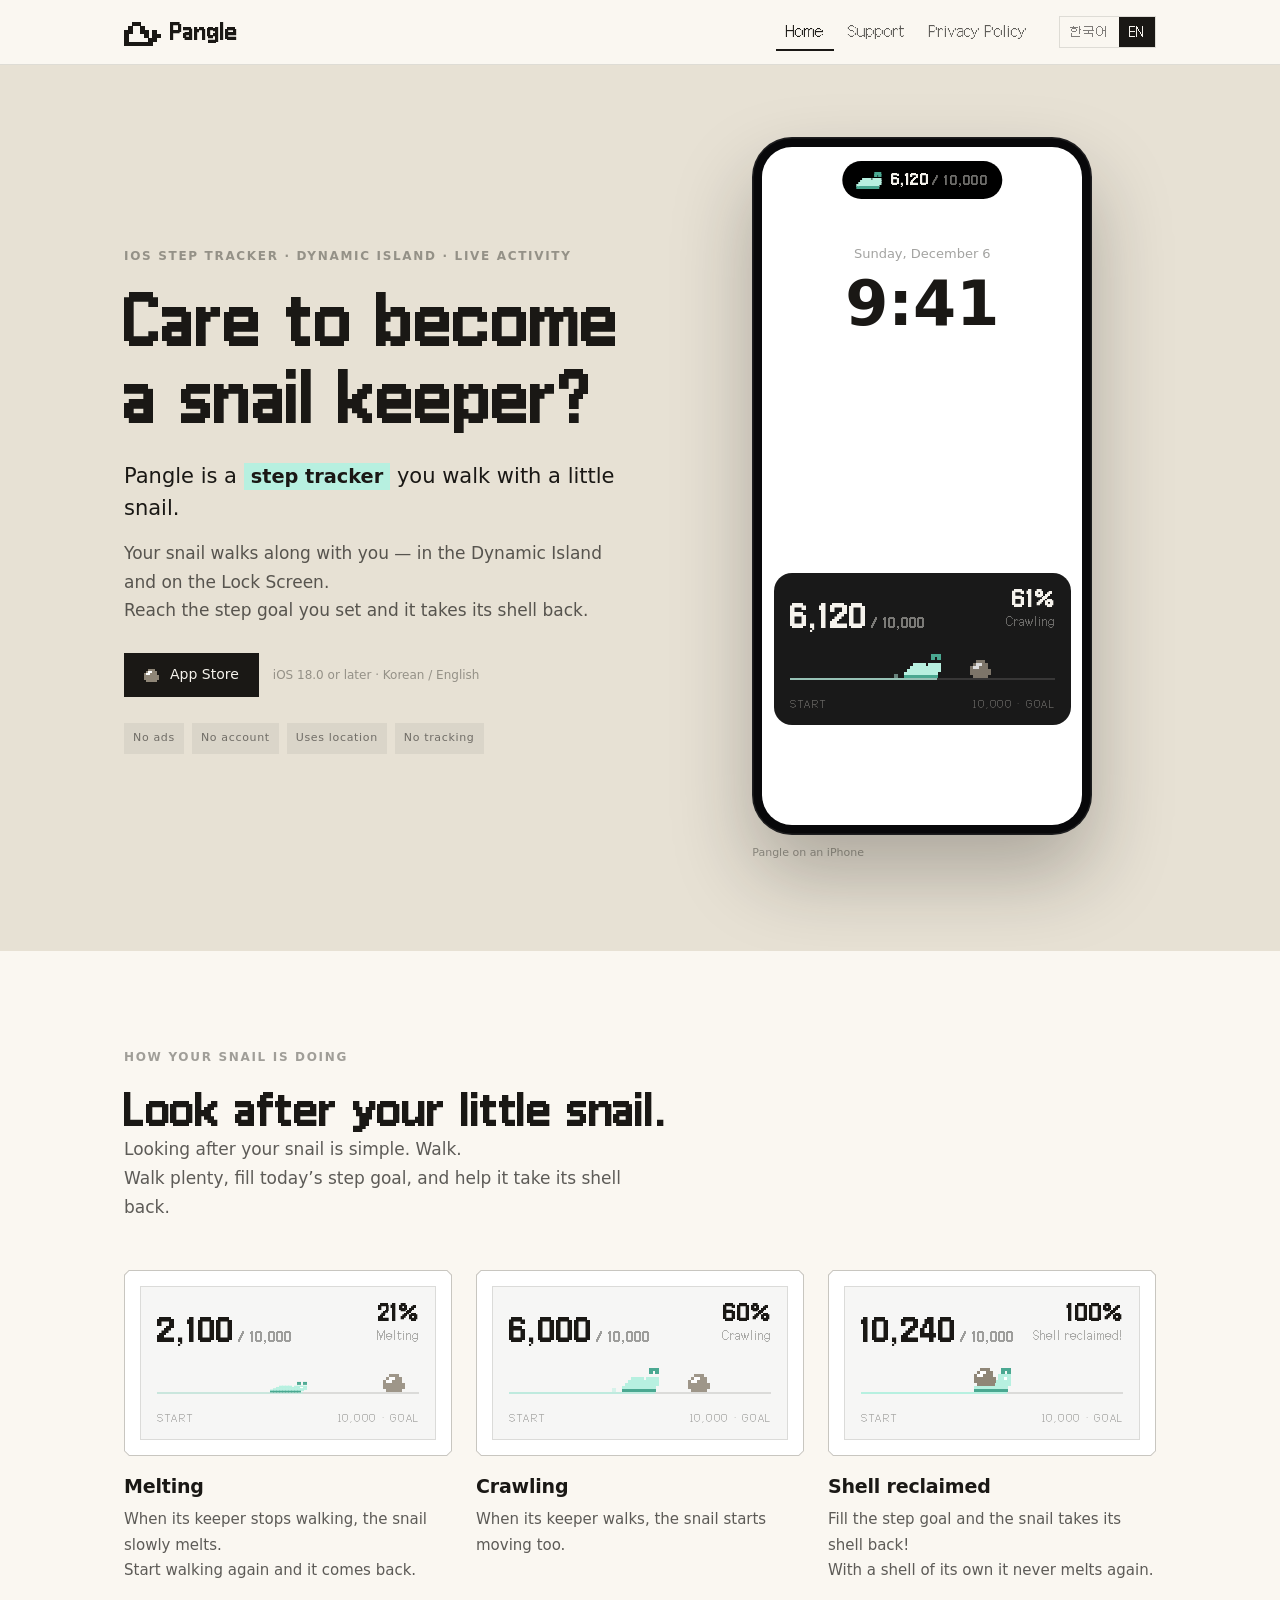
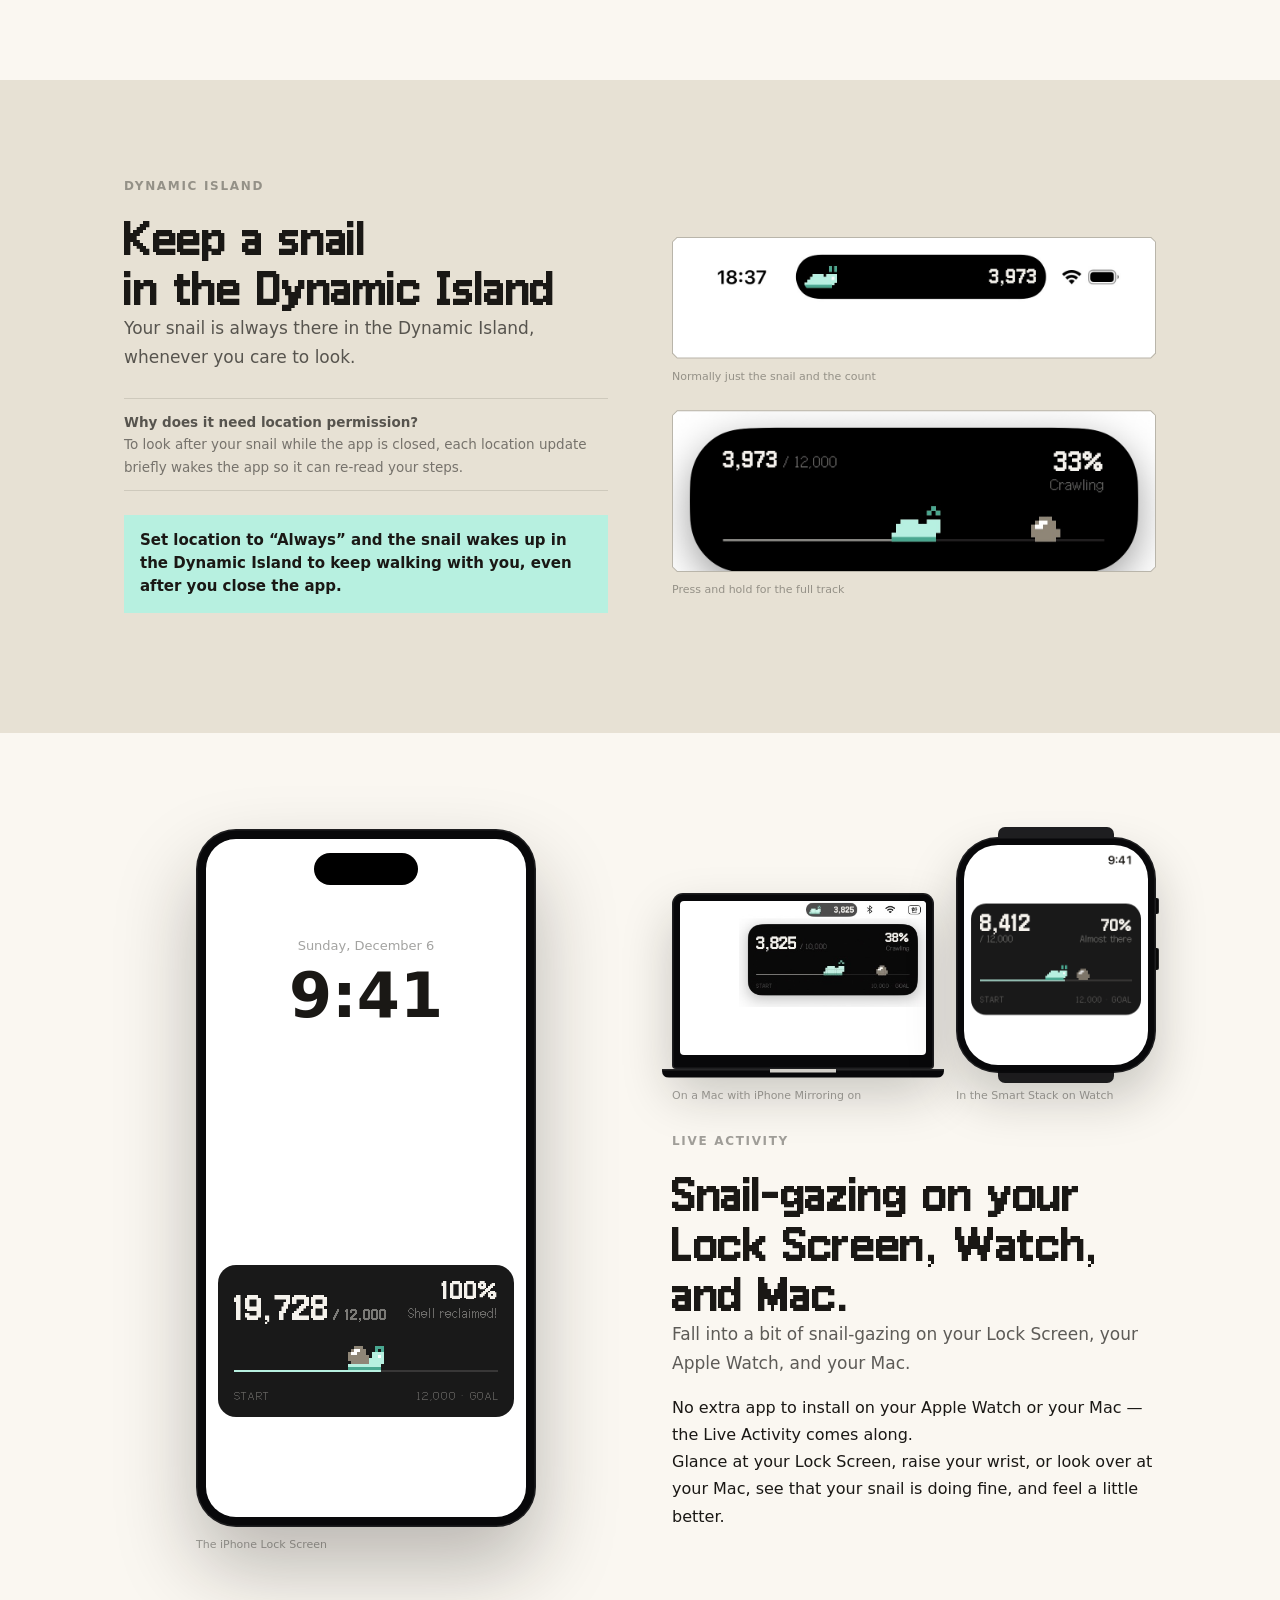
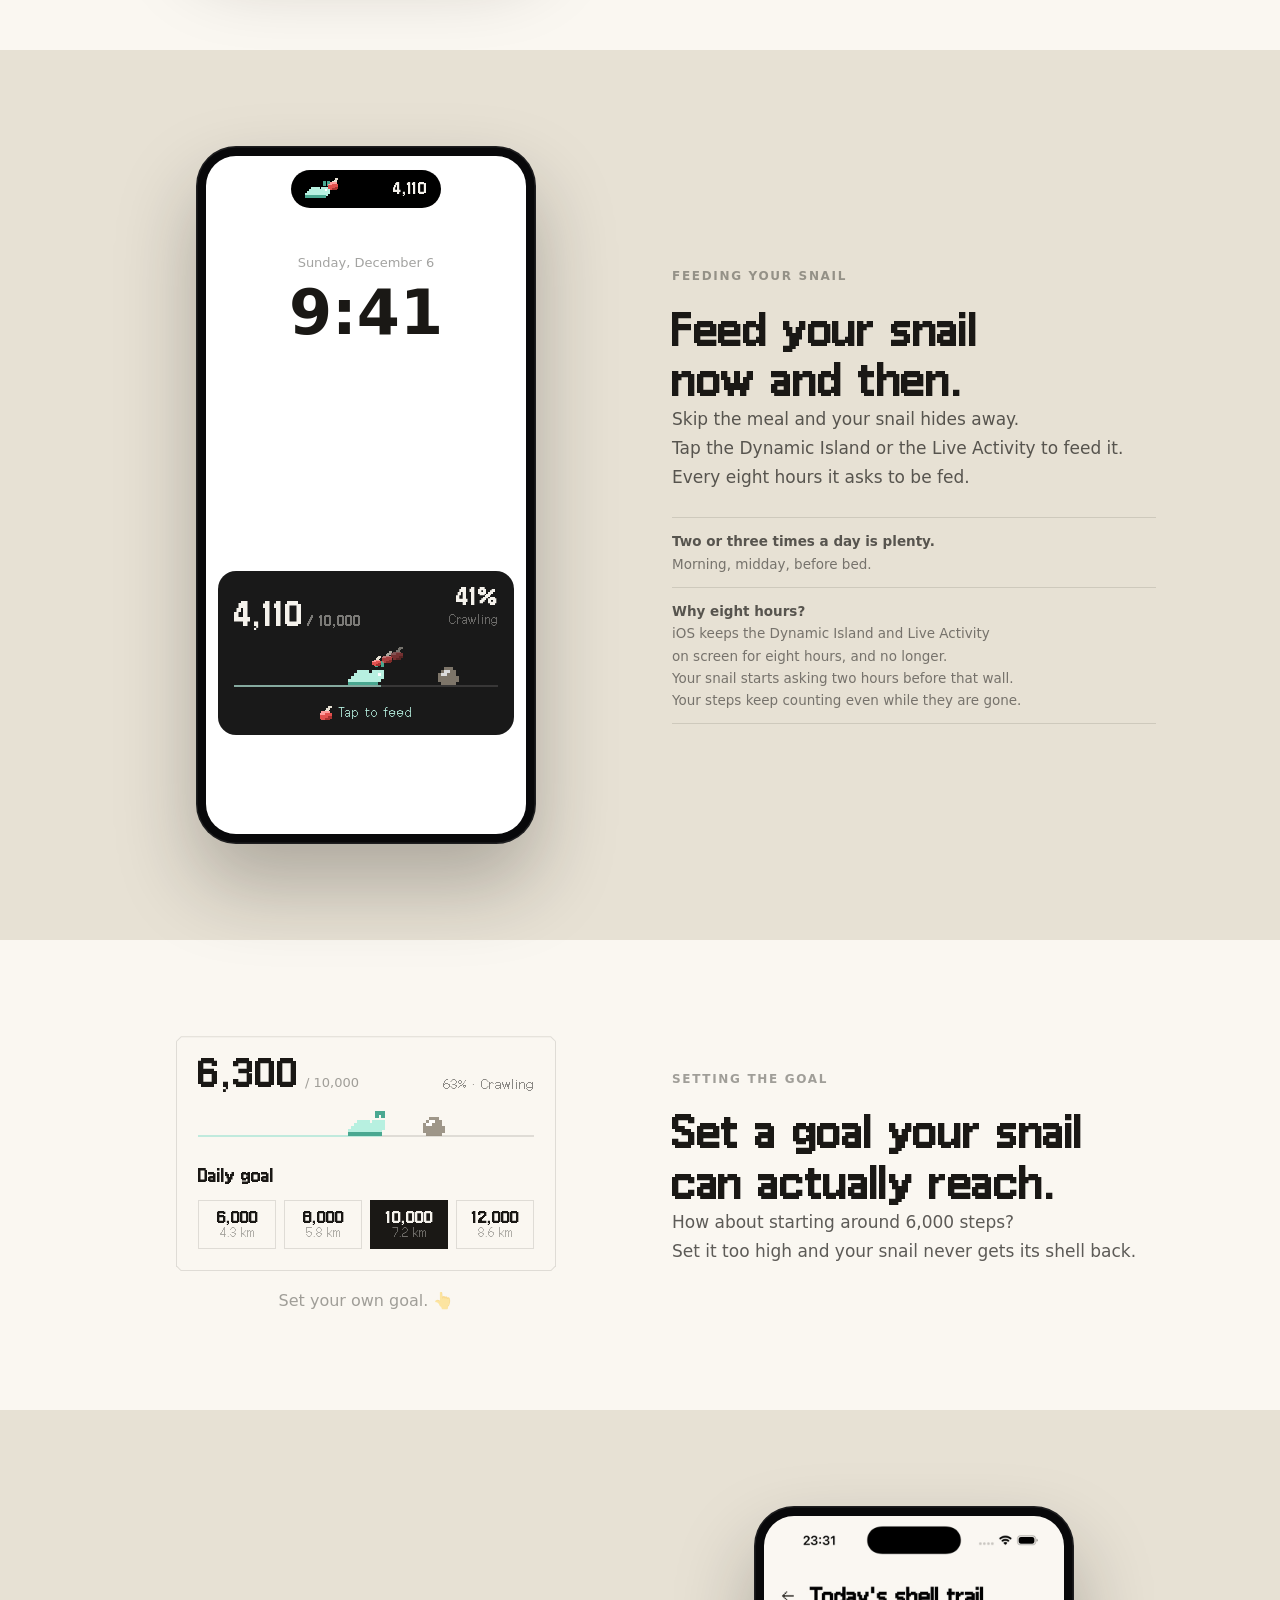
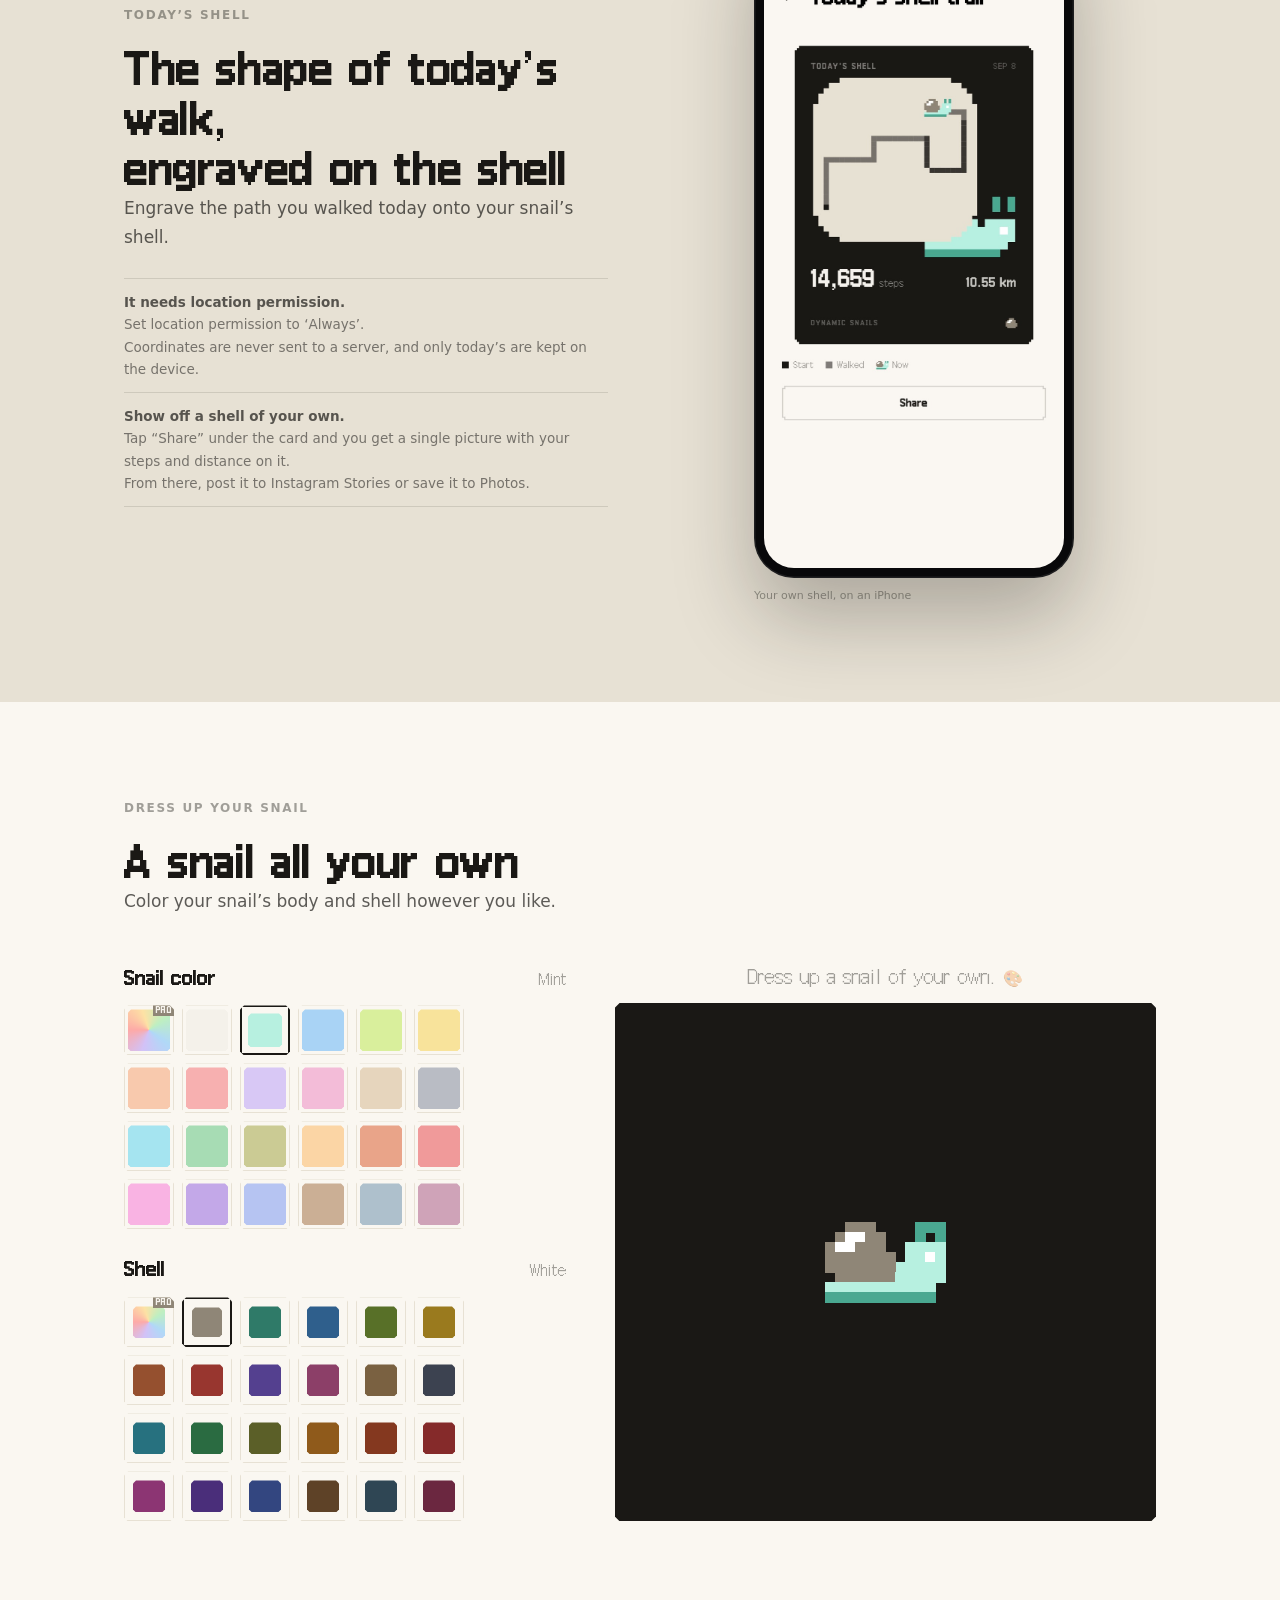
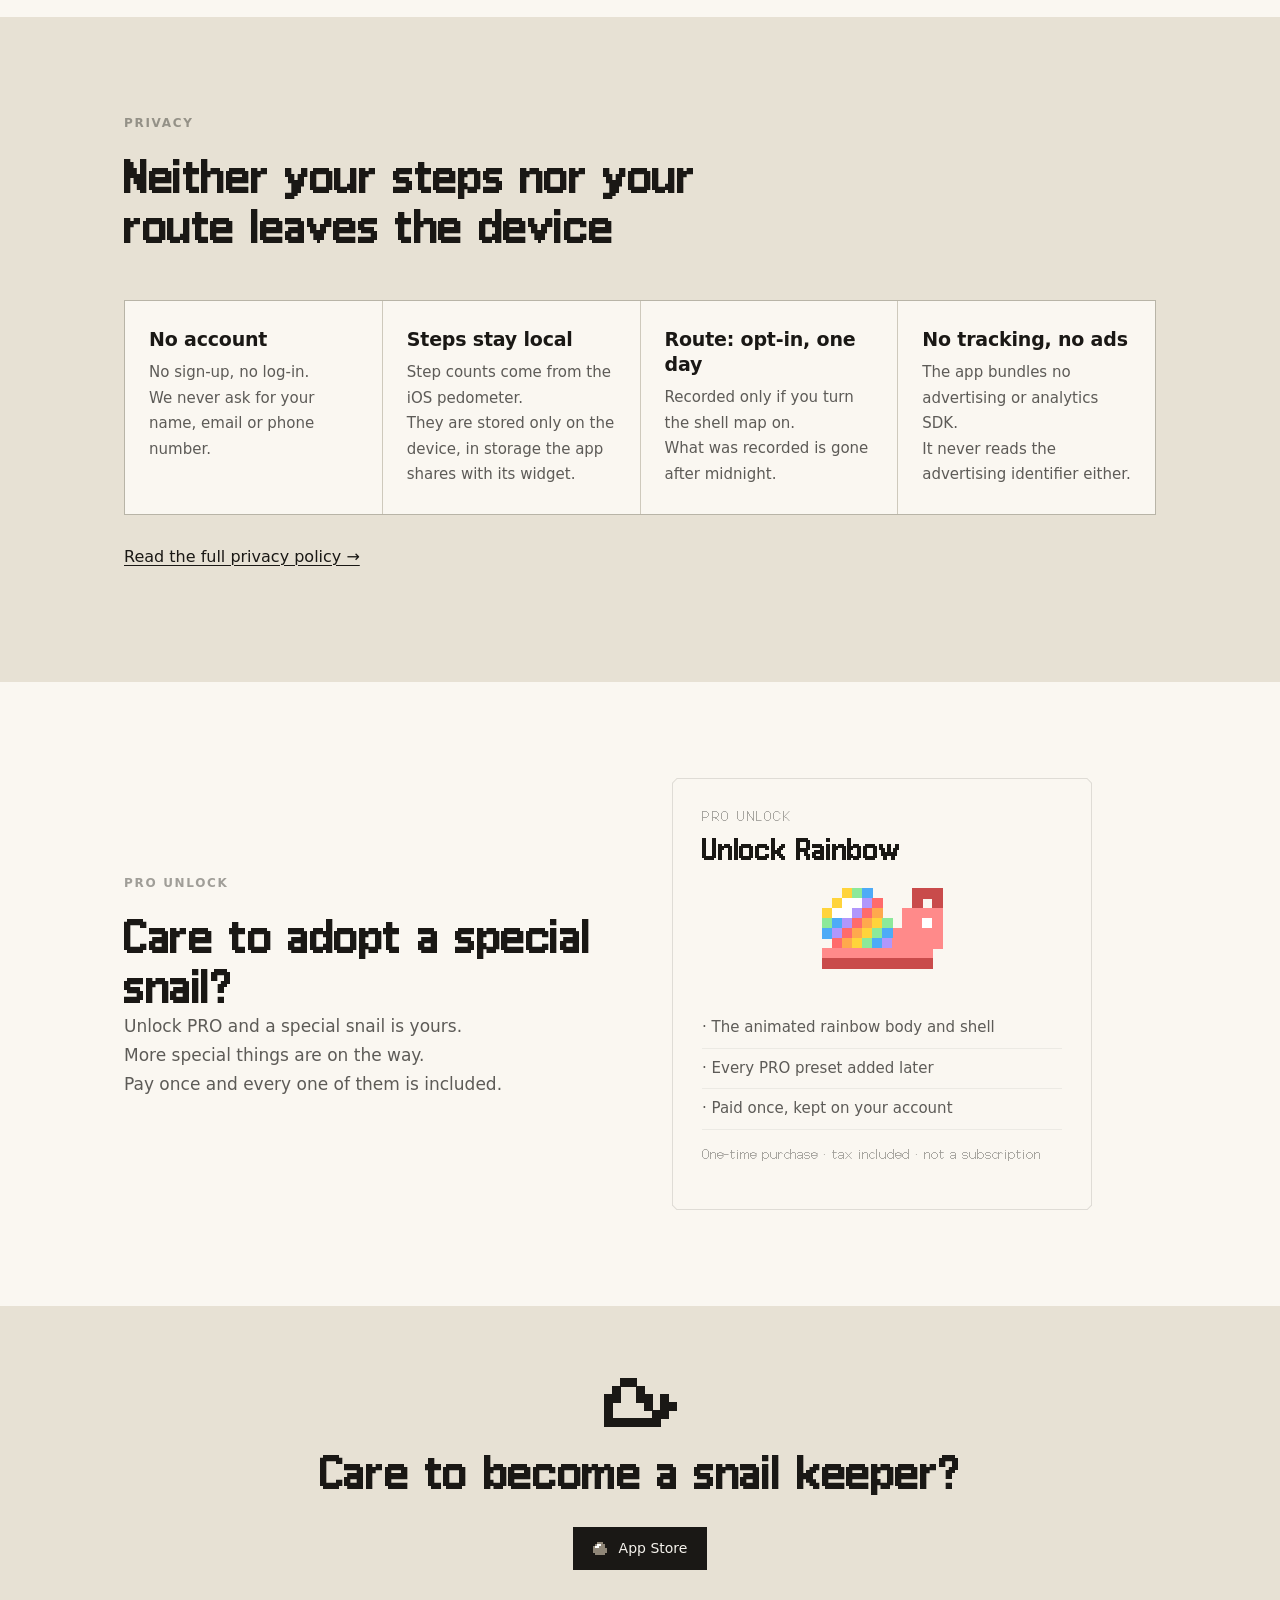
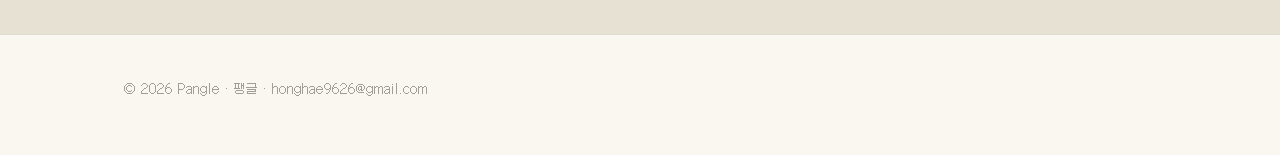
==== commit 543be4e7: "달팽이 밥주기 섹션을 더하고 라이브 액티비티에 애플워치를 세운다 앱에 밥주기가 생겼다. iOS 가 라이브 액티비티를 8시간까지만 띄워 두므로, 앱은 그 두 시간 전인 6시간째에 카" ====
--- a/index.html
+++ b/index.html
@@ -64,25 +64,25 @@
 				<!-- 이 앱이 무엇인지 한 줄로 말하는 자리라 나머지 설명보다 크게 두고,
 				     '만보기' 한 낱말만 앱의 민트 강조로 집어낸다. -->
 				<p class="lede lede-lead">
-					<span data-l="ko">팽글은 귀여운 달팽이로 표현한 <strong class="mark">만보기</strong> 앱이에요.</span>
-					<span data-l="en">Pangle is a <strong class="mark">step tracker</strong> in the shape of a very small snail.</span>
+					<span data-l="ko">팽글은 귀여운 달팽이와 함께 걷는 <strong class="mark">만보기</strong> 앱이에요.</span>
+					<span data-l="en">Pangle is a <strong class="mark">step tracker</strong> you walk with a little snail.</span>
 				</p>
 				<p class="lede">
-					<span data-l="ko">달팽이 집사가 걸으면, 귀여운 달팽이가 다이나믹 아일랜드와 잠금화면에서 함께 걸어요.<br>
-					달팽이 집사가 설정한 걸음 목표를 달성하면 껍데기를 되찾습니다.</span>
-					<span data-l="en">When its keeper walks, the snail walks too — in the Dynamic Island and on the Lock Screen.<br>
-					Reach the goal you set and it takes its shell back.</span>
+					<span data-l="ko">귀여운 달팽이가 다이나믹 아일랜드와 잠금화면에서 집사와 함께 걸어요.<br>
+					집사가 설정한 걸음 목표를 달성하면 껍데기를 되찾습니다.</span>
+					<span data-l="en">Your snail walks along with you — in the Dynamic Island and on the Lock Screen.<br>
+					Reach the step goal you set and it takes its shell back.</span>
 				</p>
 				<div class="cta">
-					<!-- 앱 ID 6808980801. 심사가 끝나기 전에는 이 주소가 아직 열리지 않는다. -->
-					<a class="store-badge" href="https://apps.apple.com/kr/app/id6808980801"
+					<!-- 앱 ID 6810138385. 심사가 끝나기 전에는 이 주소가 아직 열리지 않는다. -->
+					<a class="store-badge" href="https://apps.apple.com/kr/app/id6810138385"
 						target="_blank" rel="noopener">
 						<span class="shell-mark" data-shell-mark data-px="2"></span>
 						<span>App Store</span>
 					</a>
 					<span class="cta-note">
-						<span data-l="ko">iOS 17.0 이상 · 한국어 / English</span>
-						<span data-l="en">iOS 17.0 or later · Korean / English</span>
+						<span data-l="ko">iOS 18.0 이상 · 한국어 / English</span>
+						<span data-l="en">iOS 18.0 or later · Korean / English</span>
 					</span>
 				</div>
 				<ul class="hero-facts">
@@ -154,10 +154,10 @@
 					<span data-l="en">Look after your little snail.</span>
 				</h2>
 				<p class="lede">
-					<span data-l="ko">집사의 상태에 따라서 달팽이의 상태가 결정돼요.<br>
-					달팽이가 녹지 않고 껍데기를 탈환할 수 있게 잘 보살펴주세요.</span>
-					<span data-l="en">How its keeper is doing decides how the snail is doing.<br>
-					Look after it so it never melts and takes its shell back.</span>
+					<span data-l="ko">달팽이를 보살피는 방법은 간단합니다. 걸으세요.<br>
+					많이 걷고, 오늘의 목표 걸음 수를 채워서 껍데기를 탈환하게 도와주세요.</span>
+					<span data-l="en">Looking after your snail is simple. Walk.<br>
+					Walk plenty, fill today’s step goal, and help it take its shell back.</span>
 				</p>
 			</div>
 			<div class="state-cards">
@@ -291,14 +291,16 @@
 
 				<ul class="notes">
 					<li>
-						<span data-l="ko"><strong>왜 위치가 필요한가요?</strong><br>
-						앱이 꺼져있을 때에도 달팽이를 보살펴주기 위해서는, 위치가 바뀔 때마다 앱이 잠깐 깨어나 걸음 수를 다시 읽어오는 방법을 사용해요.<br>
-						위치 권한을 ‘항상 허용’으로 해주세요.</span>
-						<span data-l="en"><strong>Why location?</strong><br>
-						To look after your snail while the app is closed, each location update briefly wakes the app so it can re-read your steps.<br>
-						Set location permission to ‘Always’.</span>
+						<span data-l="ko"><strong>왜 위치 권한이 필요한가요?</strong><br>
+						앱이 꺼져있을 때에도 달팽이를 보살펴주기 위해서는, 위치가 바뀔 때마다 앱이 잠깐 깨어나 걸음 수를 다시 읽어오는 방법을 사용해요.</span>
+						<span data-l="en"><strong>Why does it need location permission?</strong><br>
+						To look after your snail while the app is closed, each location update briefly wakes the app so it can re-read your steps.</span>
 					</li>
 				</ul>
+				<p class="highlight">
+					<span data-l="ko">위치를 ‘항상 허용’으로 두면, 앱을 꺼도 달팽이가 다이나믹 아일랜드에서 깨어나 나와 함께 걸어다녀요!</span>
+					<span data-l="en">Set location to “Always” and the snail wakes up in the Dynamic Island to keep walking with you, even after you close the app.</span>
+				</p>
 			</div>
 			<div class="split-visual">
 				<figure class="shot island">
@@ -322,13 +324,7 @@
 						<span data-l="ko">길게 누르면 트랙과 목표 마커까지</span>
 						<span data-l="en">Press and hold for the full track</span>
 					</figcaption>
-				</figure>
-
-				<p class="highlight">
-					<span data-l="ko">위치를 ‘항상 허용’으로 두면, 앱을 꺼도 달팽이가 다이나믹 아일랜드에서 깨어나 나와 함께 걸어다녀요!</span>
-					<span data-l="en">Set location to “Always” and the snail wakes up in the Dynamic Island to keep walking with you, even after you close the app.</span>
-				</p>
-			</div>
+				</figure>			</div>
 		</div>
 	</section>
 
@@ -376,48 +372,172 @@
 			</div>
 			<div>
 				<!-- 잘라낸 조각을 맥북 화면 안 실제 자리(메뉴 막대, 오른쪽 위)에 앉힌다.
-				     조각만 두면 어느 기기의 무엇인지 캡션 말고는 말해주는 것이 없다. -->
-				<figure class="shot mac">
-					<div class="macbook">
-						<div class="macbook-lid">
-							<div class="macbook-screen">
-								<img data-l="ko" src="/assets/img/app/mac-activity.jpg" width="319" height="185" loading="lazy"
-									alt="Mac 메뉴 막대의 다이나믹 아일랜드에 달팽이와 26 걸음이 표시되고, 그 아래 라이브 액티비티 카드에 26 / 6,000, 0% 와 트랙, 다가오는 목표 마커가 보인다.">
-								<img data-l="en" src="/assets/img/app/mac-activity-en.jpg" width="321" height="183" loading="lazy"
-									alt="The Dynamic Island in the Mac menu bar shows the snail and 3,825 steps, and the Live Activity card below it shows 3,825 / 10,000, 38% and the track with the goal marker coming closer.">
-							</div>
-						</div>
-						<div class="macbook-foot"></div>
-					</div>
-					<figcaption>
-						<span data-l="ko">아이폰 미러링을 켠 Mac에서</span>
-						<span data-l="en">On a Mac with iPhone Mirroring on</span>
-					</figcaption>
-				</figure>
+				     조각만 두면 어느 기기의 무엇인지 캡션 말고는 말해주는 것이 없다.
+				     워치도 같은 이유로 액자에 넣는다 — 화면 한 장만으로는 손목 위에
+				     떠 있는 것으로 읽히지 않는다. -->
+				<div class="shot-pair">
+					<figure class="shot mac">
+						<div class="macbook">
+							<div class="macbook-lid">
+								<div class="macbook-screen">
+									<img data-l="ko" src="/assets/img/app/mac-activity.jpg" width="319" height="185" loading="lazy"
+										alt="Mac 메뉴 막대의 다이나믹 아일랜드에 달팽이와 26 걸음이 표시되고, 그 아래 라이브 액티비티 카드에 26 / 6,000, 0% 와 트랙, 다가오는 목표 마커가 보인다.">
+									<img data-l="en" src="/assets/img/app/mac-activity-en.jpg" width="321" height="183" loading="lazy"
+										alt="The Dynamic Island in the Mac menu bar shows the snail and 3,825 steps, and the Live Activity card below it shows 3,825 / 10,000, 38% and the track with the goal marker coming closer.">
+								</div>
+							</div>
+							<div class="macbook-foot"></div>
+						</div>
+						<figcaption>
+							<span data-l="ko">아이폰 미러링을 켠 Mac에서</span>
+							<span data-l="en">On a Mac with iPhone Mirroring on</span>
+						</figcaption>
+					</figure>
+					<figure class="shot watch-shot">
+						<div class="watch">
+							<div class="watch-crown"></div>
+							<div class="watch-side"></div>
+							<div class="watch-body">
+								<div class="watch-screen">
+									<img data-l="ko" src="/assets/img/app/watch-activity.png" width="416" height="496" loading="lazy"
+										alt="애플워치 스마트 스택에 뜬 라이브 액티비티. 8,412 / 12,000, 70%, ‘거의 다 왔어요’ 와 트랙, 다가오는 목표 마커.">
+									<img data-l="en" src="/assets/img/app/watch-activity-en.png" width="416" height="496" loading="lazy"
+										alt="The Live Activity in the Apple Watch Smart Stack. 8,412 / 12,000, 70%, “Almost there”, the track, and the goal marker coming closer.">
+								</div>
+							</div>
+						</div>
+						<figcaption>
+							<span data-l="ko">애플워치 스마트 스택에서</span>
+							<span data-l="en">In the Smart Stack on Watch</span>
+						</figcaption>
+					</figure>
+				</div>
 				<p class="eyebrow">
 					<span data-l="ko">라이브 액티비티</span>
 					<span data-l="en">Live Activity</span>
 				</p>
 				<h2>
-					<span data-l="ko">잠금화면에서도,<br>Mac에서도 달팽멍.</span>
-					<span data-l="en">Snail-gazing on your Lock Screen,<br>and on your Mac.</span>
+					<span data-l="ko">잠금화면에서도,<br>워치에서도,<br>Mac에서도 달팽멍.</span>
+					<span data-l="en">Snail-gazing on your<br>Lock Screen, Watch,<br>and Mac.</span>
 				</h2>
 				<p class="lede">
-					<span data-l="ko">잠금화면과 Mac에서도 가끔씩 달팽멍에 빠져보세요.</span>
-					<span data-l="en">Fall into a bit of snail-gazing on your Lock Screen and on your Mac.</span>
+					<span data-l="ko">잠금화면과 애플워치, Mac에서도 가끔씩 달팽멍에 빠져보세요.</span>
+					<span data-l="en">Fall into a bit of snail-gazing on your Lock Screen, your Apple Watch, and your Mac.</span>
 				</p>
 				<p>
-					<span data-l="ko">집사님들이 따로 할 일은 없습니다.<br>
-					가끔 잠금 화면을 보거나, Mac을 쳐다볼 때에 귀여운 달팽이가 잘 있는지 보고 기분만 좋아지면 돼요.</span>
-					<span data-l="en">There is nothing for you to do.<br>
-					Glance at your Lock Screen, or over at your Mac, see that your snail is doing fine, and feel a little better.</span>
-				</p>
+					<span data-l="ko">애플워치나 Mac에 따로 앱을 설치하지 않아도 라이브 액티비티가 따라옵니다.<br>
+					가끔 잠금 화면을 보거나 손목을 들어올릴 때, 귀여운 달팽이가 잘 있는지 보고 기분만 좋아지면 돼요.</span>
+					<span data-l="en">No extra app to install on your Apple Watch or your Mac — the Live Activity comes along.<br>
+					Glance at your Lock Screen, raise your wrist, or look over at your Mac, see that your snail is doing fine, and feel a little better.</span>
+				</p>
+			</div>
+		</div>
+	</section>
+
+	<!-- ── 달팽이 밥주기 ──────────────────────────────────── -->
+	<!-- 시뮬레이터에서 실제 배고픈 카드를 띄워 보고 옮긴 것이다.
+	     iOS 는 라이브 액티비티를 8시간까지만 띄워 두므로, 앱은 그 두 시간 전인
+	     6시간째에 카드를 배고픔으로 바꿔 집사를 미리 부른다(hungryAfter).
+	     그때 카드에서 바뀌는 것은 딱 두 가지다 — 달팽이 머리 위로 밥 세 덩이가
+	     떠오르고, START/GOAL 범례 자리가 '터치하여 밥 주기' 로 바뀐다.
+	     걸음 수·퍼센트·걷기 상태는 그대로 남는다. 상태줄을 '배고파요' 로
+	     덮어쓰던 초안이 있었지만 앱은 그러지 않는다 — 배고픔은 밥이 지고 간다.
+
+	     실기에서는 카드가 잠금화면에 떠 있는 동안 아일랜드가 빈 알약이라, 둘을
+	     한 화면에서 같이 볼 수 없다. 히어로와 같은 재량으로 한 폰에 나란히 둔다 —
+	     이 섹션이 하는 말이 '두 곳 모두에서 조른다' 이기 때문이다. -->
+	<section class="band-paper-alt" id="feeding">
+		<div class="wrap split reverse">
+			<div class="split-visual">
+				<div class="phone">
+					<div class="phone-screen lock">
+						<div class="capsule">
+							<span class="snail-meal">
+								<span class="snail" data-snail data-px="2" data-shell="off" data-walk="off"></span>
+								<span class="ham" data-ham data-px="1.4"></span>
+							</span>
+							<span class="steps">4,110</span>
+						</div>
+						<div class="lock-clock">
+							<div class="date" data-lock-date>&nbsp;</div>
+							<div class="time">9:41</div>
+						</div>
+						<div class="lock-card">
+							<div class="row">
+								<div class="count">4,110<span>/ 10,000</span></div>
+								<div>
+									<div class="pct">41%</div>
+									<div class="status">
+										<span data-l="ko">걸어다니는 중</span>
+										<span data-l="en">Crawling</span>
+									</div>
+								</div>
+							</div>
+							<div class="track hungry">
+								<div class="rail"></div>
+								<div class="fill" style="opacity:0.617"></div>
+								<div class="walker"><span class="snail" data-snail data-shell="off" data-walk="off"></span></div>
+								<div class="ham-trail">
+									<span class="ham" data-ham data-px="1.2" style="left:6.5px; bottom:0;"></span>
+									<span class="ham" data-ham data-px="1.4" style="left:15.8px; bottom:3px; opacity:0.72;"></span>
+									<span class="ham" data-ham data-px="1.6" style="left:25.2px; bottom:6px; opacity:0.45;"></span>
+								</div>
+								<div class="goal" style="left:77.14%;">
+									<span class="shell-mark" data-shell-mark data-px="3"></span>
+								</div>
+							</div>
+							<div class="feed-invite">
+								<span class="ham" data-ham data-px="1.7"></span>
+								<span data-l="ko">터치하여 밥 주기</span>
+								<span data-l="en">Tap to feed</span>
+							</div>
+						</div>
+					</div>
+				</div>
+			</div>
+			<div>
+				<p class="eyebrow">
+					<span data-l="ko">달팽이 밥주기</span>
+					<span data-l="en">Feeding your snail</span>
+				</p>
+				<h2>
+					<span data-l="ko">가끔씩 밥을 챙겨주세요.</span>
+					<span data-l="en">Feed your snail<br>now and then.</span>
+				</h2>
+				<p class="lede">
+					<span data-l="ko">밥을 안 주면 달팽이가 숨어버려요.<br>
+					다이나믹 아일랜드나 라이브 액티비티를 누르면 밥을 줄 수 있어요.<br>
+					8시간마다 달팽이가 밥 달라고 조릅니다.</span>
+					<span data-l="en">Skip the meal and your snail hides away.<br>
+					Tap the Dynamic Island or the Live Activity to feed it.<br>
+					Every eight hours it asks to be fed.</span>
+				</p>
+				<ul class="notes">
+					<li>
+						<span data-l="ko"><strong>하루에 두세 번이면 충분해요.</strong><br>
+						아침에 한 번 · 낮에 한 번 · 자기 전에 한 번.</span>
+						<span data-l="en"><strong>Two or three times a day is plenty.</strong><br>
+						Morning, midday, before bed.</span>
+					</li>
+					<li>
+						<span data-l="ko"><strong>왜 하필 8시간인가요?</strong><br>
+						iOS 가 다이나믹 아일랜드와 라이브 액티비티를<br>
+						8시간까지만 띄워둬요.<br>
+						달팽이는 그 두 시간 전부터 밥을 조르며 미리 알려줍니다.<br>
+						둘이 사라진 동안에도 걸음 수는 그대로 세고 있어요.</span>
+						<span data-l="en"><strong>Why eight hours?</strong><br>
+						iOS keeps the Dynamic Island and Live Activity<br>
+						on screen for eight hours, and no longer.<br>
+						Your snail starts asking two hours before that wall.<br>
+						Your steps keep counting even while they are gone.</span>
+					</li>
+				</ul>
 			</div>
 		</div>
 	</section>
 
 	<!-- ── 목표 ───────────────────────────────────────────── -->
-	<section class="band-paper-alt" id="goal">
+	<section id="goal">
 		<div class="wrap split reverse">
 			<div class="split-visual" data-goal-demo>
 				<div class="goal-card">
@@ -457,17 +577,17 @@
 					<span data-l="en">Set a goal your snail can actually reach.</span>
 				</h2>
 				<p class="lede">
-					<span data-l="ko">너무 높은 목표를 설정하면 귀여운 달팽이가 껍데기를 탈환하지 못해요.<br>
-					6,000보 정도로 시작해보는건 어때요?</span>
-					<span data-l="en">Set it too high and your snail never gets its shell back.<br>
-					How about starting around 6,000 steps?</span>
+					<span data-l="ko">6,000보 정도로 시작해보는건 어때요?<br>
+					너무 높은 목표를 설정하면 귀여운 달팽이가 껍데기를 탈환하지 못해요.</span>
+					<span data-l="en">How about starting around 6,000 steps?<br>
+					Set it too high and your snail never gets its shell back.</span>
 				</p>
 			</div>
 		</div>
 	</section>
 
 	<!-- ── 껍데기 지도 ────────────────────────────────────── -->
-	<section id="shell">
+	<section class="band-paper-alt" id="shell">
 		<div class="wrap split">
 			<div>
 				<p class="eyebrow">
@@ -485,11 +605,11 @@
 				<ul class="notes">
 					<li>
 						<span data-l="ko"><strong>위치 권한이 필요해요.</strong><br>
-						좌표는 서버로 보내지 않고, 오늘 하루치만 기기에 보관합니다.<br>
-						위치 권한을 ‘항상 허용’으로 해주세요.</span>
+						위치 권한을 ‘항상 허용’으로 해주세요.<br>
+						좌표는 서버로 보내지 않고, 오늘 하루치만 기기에 보관합니다.</span>
 						<span data-l="en"><strong>It needs location permission.</strong><br>
-						Coordinates are never sent to a server, and only today’s are kept on the device.<br>
-						Set location permission to ‘Always’.</span>
+						Set location permission to ‘Always’.<br>
+						Coordinates are never sent to a server, and only today’s are kept on the device.</span>
 					</li>
 					<li>
 						<span data-l="ko"><strong>나만의 껍데기 모양을 자랑해보세요.</strong><br>
@@ -517,7 +637,7 @@
 	</section>
 
 	<!-- ── 꾸미기 ─────────────────────────────────────────── -->
-	<section class="band-paper-alt" id="dressup" data-dressup>
+	<section id="dressup" data-dressup>
 		<div class="wrap">
 			<div class="section-head">
 				<p class="eyebrow">
@@ -530,7 +650,7 @@
 				</h2>
 				<p class="lede">
 					<span data-l="ko">달팽이의 몸통과 껍데기의 색상을 마음대로 꾸며보세요.</span>
-					<span data-l="en">Colour your snail’s body and shell however you like.</span>
+					<span data-l="en">Color your snail’s body and shell however you like.</span>
 				</p>
 			</div>
 			<div class="dress-app">
@@ -572,7 +692,7 @@
 	</section>
 
 	<!-- ── 개인정보 ───────────────────────────────────────── -->
-	<section id="privacy">
+	<section class="band-paper-alt" id="privacy">
 		<div class="wrap">
 			<div class="section-head">
 				<p class="eyebrow">
@@ -644,7 +764,7 @@
 	</section>
 
 	<!-- ── PRO ────────────────────────────────────────────── -->
-	<section class="band-paper-alt" id="pro">
+	<section id="pro">
 		<div class="wrap split">
 			<div>
 				<p class="eyebrow">
@@ -701,7 +821,7 @@
 	</section>
 
 	<!-- ── 마무리 ─────────────────────────────────────────── -->
-	<section class="tight">
+	<section class="tight band-paper-alt">
 		<div class="wrap" style="text-align:center;">
 			<div style="display:flex; justify-content:center; margin-bottom:22px;">
 				<span class="icon-mark" data-icon-mark data-px="8"></span>
@@ -711,7 +831,7 @@
 				<span data-l="en">Care to become a snail keeper?</span>
 			</h2>
 			<div class="cta" style="justify-content:center;">
-				<a class="store-badge" href="https://apps.apple.com/kr/app/id6808980801"
+				<a class="store-badge" href="https://apps.apple.com/kr/app/id6810138385"
 					target="_blank" rel="noopener">
 					<span class="shell-mark" data-shell-mark data-px="2"></span>
 					<span>App Store</span>
--- a/assets/css/site.css
+++ b/assets/css/site.css
@@ -691,6 +691,12 @@
 	--walker-sole-front: 33px;
 }
 
+/* 배고픈 카드의 트랙은 앱에서 12pt 더 높다 — 밥 무리가 머리 위에 있을 자리를
+   내주기 위해서다. 여기 트랙은 앱의 4분의 3 크기라 9px 만 더한다. */
+.track.hungry {
+	height: 55px;
+}
+
 .track .rail {
 	position: absolute;
 	left: 0;
@@ -742,6 +748,51 @@
 .track .goal .shell-mark {
 	--px: 3px;
 	opacity: 0.85;
+}
+
+/* 배고픈 달팽이 머리 위로 떠오르는 밥 세 덩이 — 잠든 만화의 z 를 밥으로 바꾼 것.
+   뒤로 갈수록 흐려지는 것이 움직임을 대신한다(라이브 액티비티는 뷰를 저장해
+   두므로 앱에서도 이것들은 움직이지 않는다). 코앞이 아니라 머리 위인 이유는
+   하루가 저물수록 목표 마커가 코앞 자리로 다가오기 때문이다.
+
+   위치는 앱의 hamTrail 과 같은 비율이다 — 달팽이 폭(36px)의 0.18·0.44·0.70 만큼
+   오른쪽으로, 머리 위에서 3px 씩 떠오른다. */
+.track .ham-trail {
+	position: absolute;
+	left: 50%;
+	bottom: 30px;
+	width: 0;
+}
+
+.track .ham-trail .ham {
+	position: absolute;
+}
+
+/* 배고픈 동안 START/GOAL 범례 자리를 대신하는 한 줄. 앱과 같은 자리, 같은 민트,
+   앞에 밥 한 덩이. 카드를 누르면 앱이 열리고, 그 열림이 곧 한 끼다. */
+.lock-card .feed-invite {
+	display: flex;
+	align-items: center;
+	justify-content: center;
+	gap: 7px;
+	font-family: var(--pixel);
+	font-size: 10px;
+	letter-spacing: 0.08em;
+	color: var(--slime);
+	margin-top: 9px;
+}
+
+/* 다이나믹 아일랜드의 컴팩트 표시 — 밥은 달팽이를 덮지 않고 머리 오른쪽 위에
+   비켜 뜬다. 앱도 스프라이트 위에 겹치지 않고 슬롯을 넓혀 자리를 낸다. */
+.snail-meal {
+	position: relative;
+	display: block;
+}
+
+.snail-meal .ham {
+	position: absolute;
+	top: -3px;
+	right: -9px;
 }
 
 .track .dust {
@@ -1193,7 +1244,8 @@
 /* 스프라이트 프레임과 잉크. snail.js 가 만드는 구조에 대응한다. */
 .snail .frame,
 .shell-mark .frame,
-.icon-mark .frame {
+.icon-mark .frame,
+.ham .frame {
 	position: absolute;
 	inset: 0;
 	display: block;
@@ -1223,6 +1275,40 @@
 
 .ink-eye {
 	background: #fff;
+}
+
+/* 밥 — 7×8 격자. 달팽이가 12×8 이라 상자 크기만 따로 잡는다. */
+.ham {
+	position: relative;
+	display: block;
+	image-rendering: pixelated;
+	--px: 2px;
+	width: calc(var(--px) * 7);
+	height: calc(var(--px) * 8);
+}
+
+.ham i {
+	position: absolute;
+	width: calc(var(--px) + 0.5px);
+	height: calc(var(--px) + 0.5px);
+	display: block;
+}
+
+/* 앱이 고정해 둔 네 색 그대로. 포크만 양피지색이고 나머지는 붉은 세 단계다. */
+.ink-fork {
+	background: var(--parchment);
+}
+
+.ink-ham-light {
+	background: #ff9b9b;
+}
+
+.ink-ham {
+	background: #e2504e;
+}
+
+.ink-ham-shade {
+	background: #a83230;
 }
 
 /* 목표 선택 버튼 — 꾸미기 색 견본과 달리 글자가 들어간다. */
@@ -1360,6 +1446,120 @@
 	);
 }
 
+/* ── 애플워치 액자 ──────────────────────────────────────
+   맥북 액자와 같은 생각이다. 워치 화면 한 장만 두면 어느 기기의 무엇인지 캡션
+   말고는 말해주는 것이 없으므로, 같은 검은 베젤로 몸통을 만들고 오른쪽 옆면에
+   크라운과 버튼을, 위아래에 밴드가 물리는 자리를 붙인다.
+
+   폭은 화면이 208px 로 앉도록 잡았다 — 캡처가 416x496(시리즈 10 46mm 의 실제
+   화소)이라 레티나에서 화소가 1:1 로 떨어지고, 픽셀 달팽이가 뭉개지지 않는다. */
+.watch {
+	position: relative;
+	width: 100%;
+	max-width: 224px;
+	/* 아래쪽 밴드가 10px 삐져나오므로 캡션이 그 위로 올라타지 않게 그만큼 비운다. */
+	margin: 0 auto 14px;
+}
+
+/* 밴드가 시작되는 자리. 몸통 위아래로 조금만 나온다 — 밴드를 다 그리면 사진이
+   아니라 제품 렌더가 되고, 옆의 맥북과 무게가 맞지 않는다. */
+.watch::before,
+.watch::after {
+	content: "";
+	position: absolute;
+	left: 50%;
+	transform: translateX(-50%);
+	width: 58%;
+	height: 14px;
+	background: #08080a;
+	opacity: 0.9;
+}
+
+.watch::before {
+	top: -10px;
+	border-radius: 7px 7px 0 0;
+}
+
+.watch::after {
+	bottom: -10px;
+	border-radius: 0 0 7px 7px;
+}
+
+.watch-body {
+	position: relative;
+	background: #08080a;
+	padding: 8px;
+	/* 기기 목업만 반경 0 규칙에서 빠지는 것은 .phone 과 같다. 안쪽 반경은
+	   바깥에서 베젤 두께(8px)를 뺀 값이라 모서리에서도 굵기가 일정하다. */
+	border-radius: 42px;
+	box-shadow: 0 24px 50px rgba(24, 22, 19, 0.22), inset 0 0 0 1.5px rgba(255, 255, 255, 0.09);
+}
+
+/* 크라운과 옆 버튼 — 오른쪽 옆면에서 튀어나온 만큼만. */
+.watch-crown,
+.watch-side {
+	position: absolute;
+	right: -3px;
+	width: 4px;
+	background: #08080a;
+	box-shadow: inset -1px 0 0 rgba(255, 255, 255, 0.14);
+}
+
+.watch-crown {
+	top: 26%;
+	height: 16px;
+	border-radius: 0 2px 2px 0;
+}
+
+.watch-side {
+	top: 47%;
+	height: 22px;
+	border-radius: 0 2px 2px 0;
+}
+
+/* 바탕은 흰색이다 — 캡처의 배경화면이 흰색이라, 화면 가장자리에서 이어진다. */
+.watch-screen {
+	aspect-ratio: 416 / 496;
+	background: #fff;
+	border-radius: 34px;
+	overflow: hidden;
+}
+
+/* 화면을 통째로 채운다. 모따기는 액자 안에서는 방해만 되므로 끈다 —
+   `.shot img` 가 뒤에서 clip-path 를 걸므로 선택자를 한 단 더 준다. */
+.shot .watch-screen img {
+	width: 100%;
+	height: auto;
+	clip-path: none;
+}
+
+/* 맥북과 워치를 한 줄에 세운다. 단 하나가 508px 뿐이라 둘 다 제 최대 폭으로는
+   설 수 없으므로, 맥북이 남는 폭을 갖고 워치는 제 폭을 지킨다.
+
+   둘의 크기 비는 실물과 맞지 않는다 — 실제 워치는 맥북 화면 한 귀퉁이만 하다.
+   맥북 조각을 제 비율보다 크게 넣은 것과 같은 이유로, 제 비율로 줄이면 워치
+   카드 안의 픽셀 달팽이가 뭉개져 읽히지 않는다. */
+.shot-pair {
+	display: flex;
+	flex-wrap: wrap;
+	align-items: flex-end;
+	gap: 22px;
+	margin: 0 0 26px;
+}
+
+.shot-pair .shot {
+	margin: 0;
+}
+
+.shot-pair .shot.mac {
+	flex: 1 1 240px;
+	max-width: 286px;
+}
+
+.shot-pair .shot.watch-shot {
+	flex: 0 0 200px;
+}
+
 /* 화면 전체가 아니라 잘라낸 조각 — 기기 액자 대신 같은 회색 테두리로 통일한다.
    테두리와 모따기는 사진을 감싼 .frame 이 낸다(아래 '모따기한 모서리' 참고). */
 .shot .frame {
